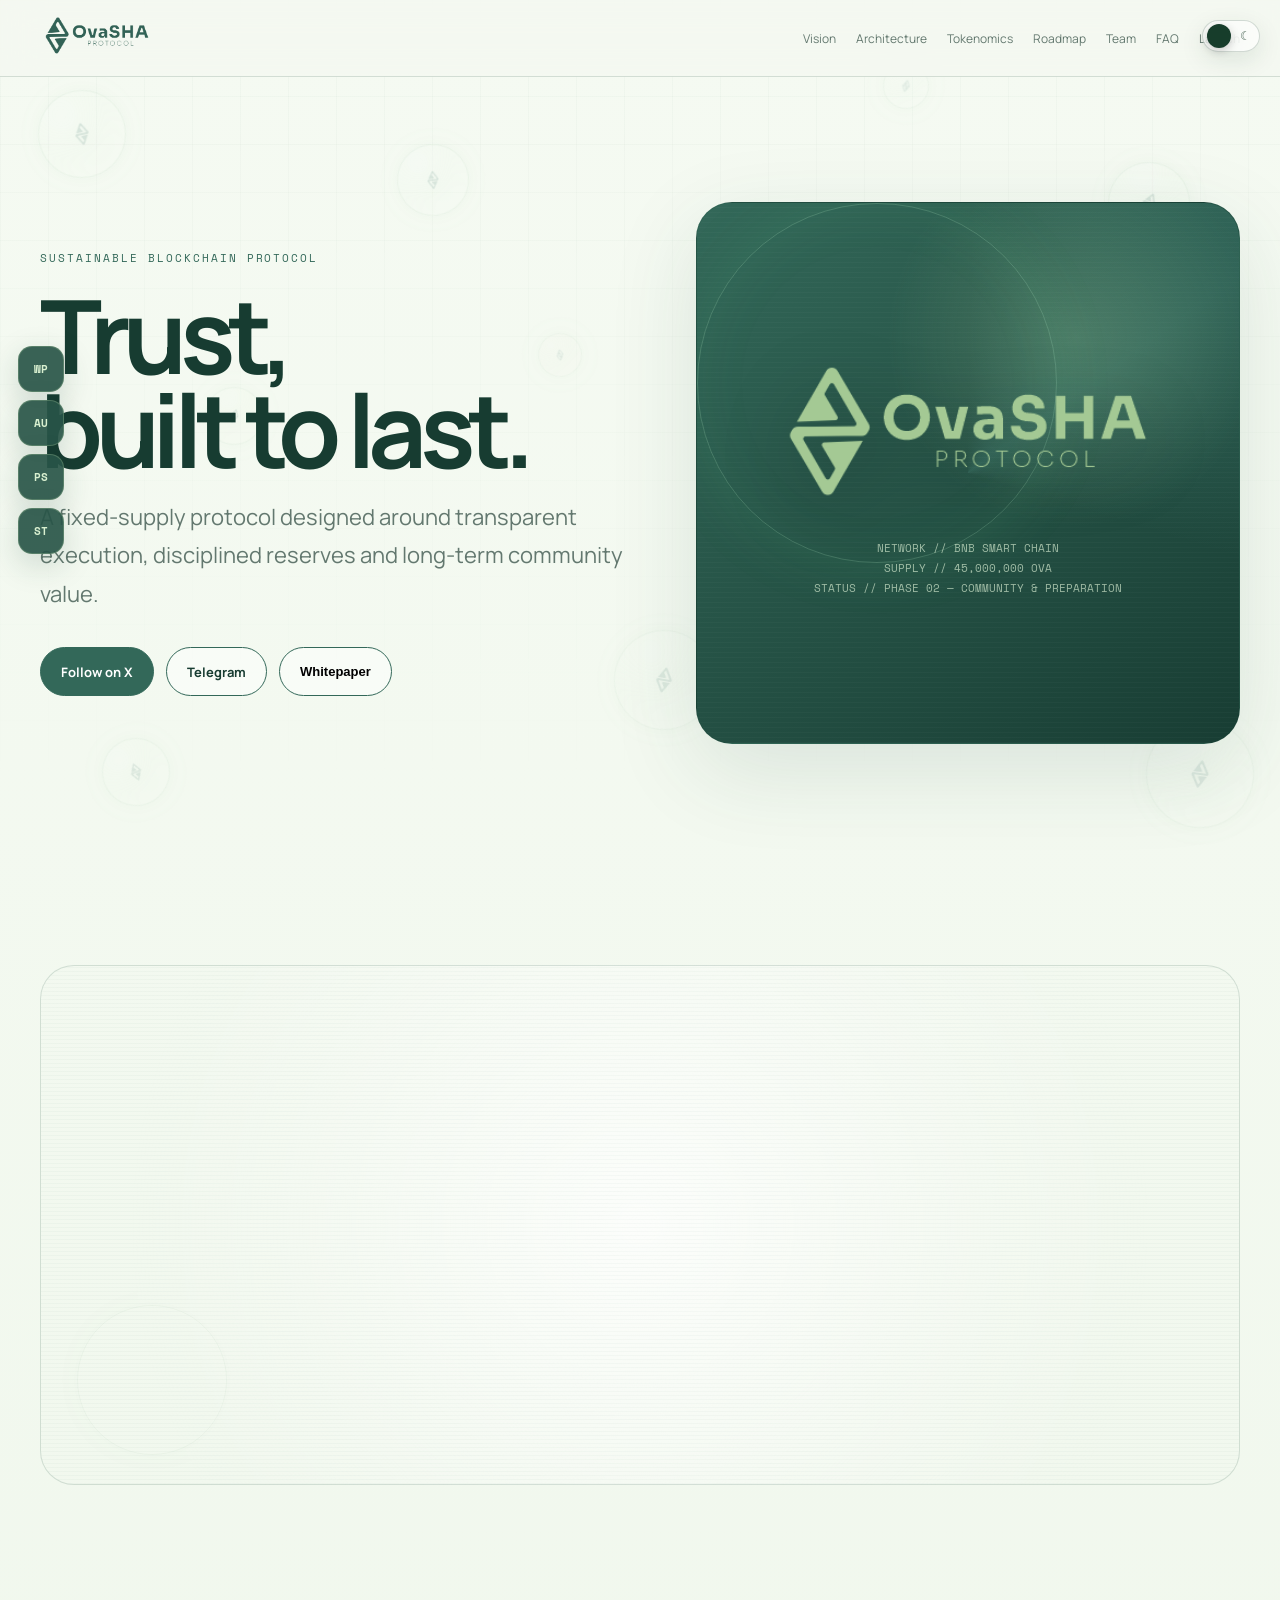
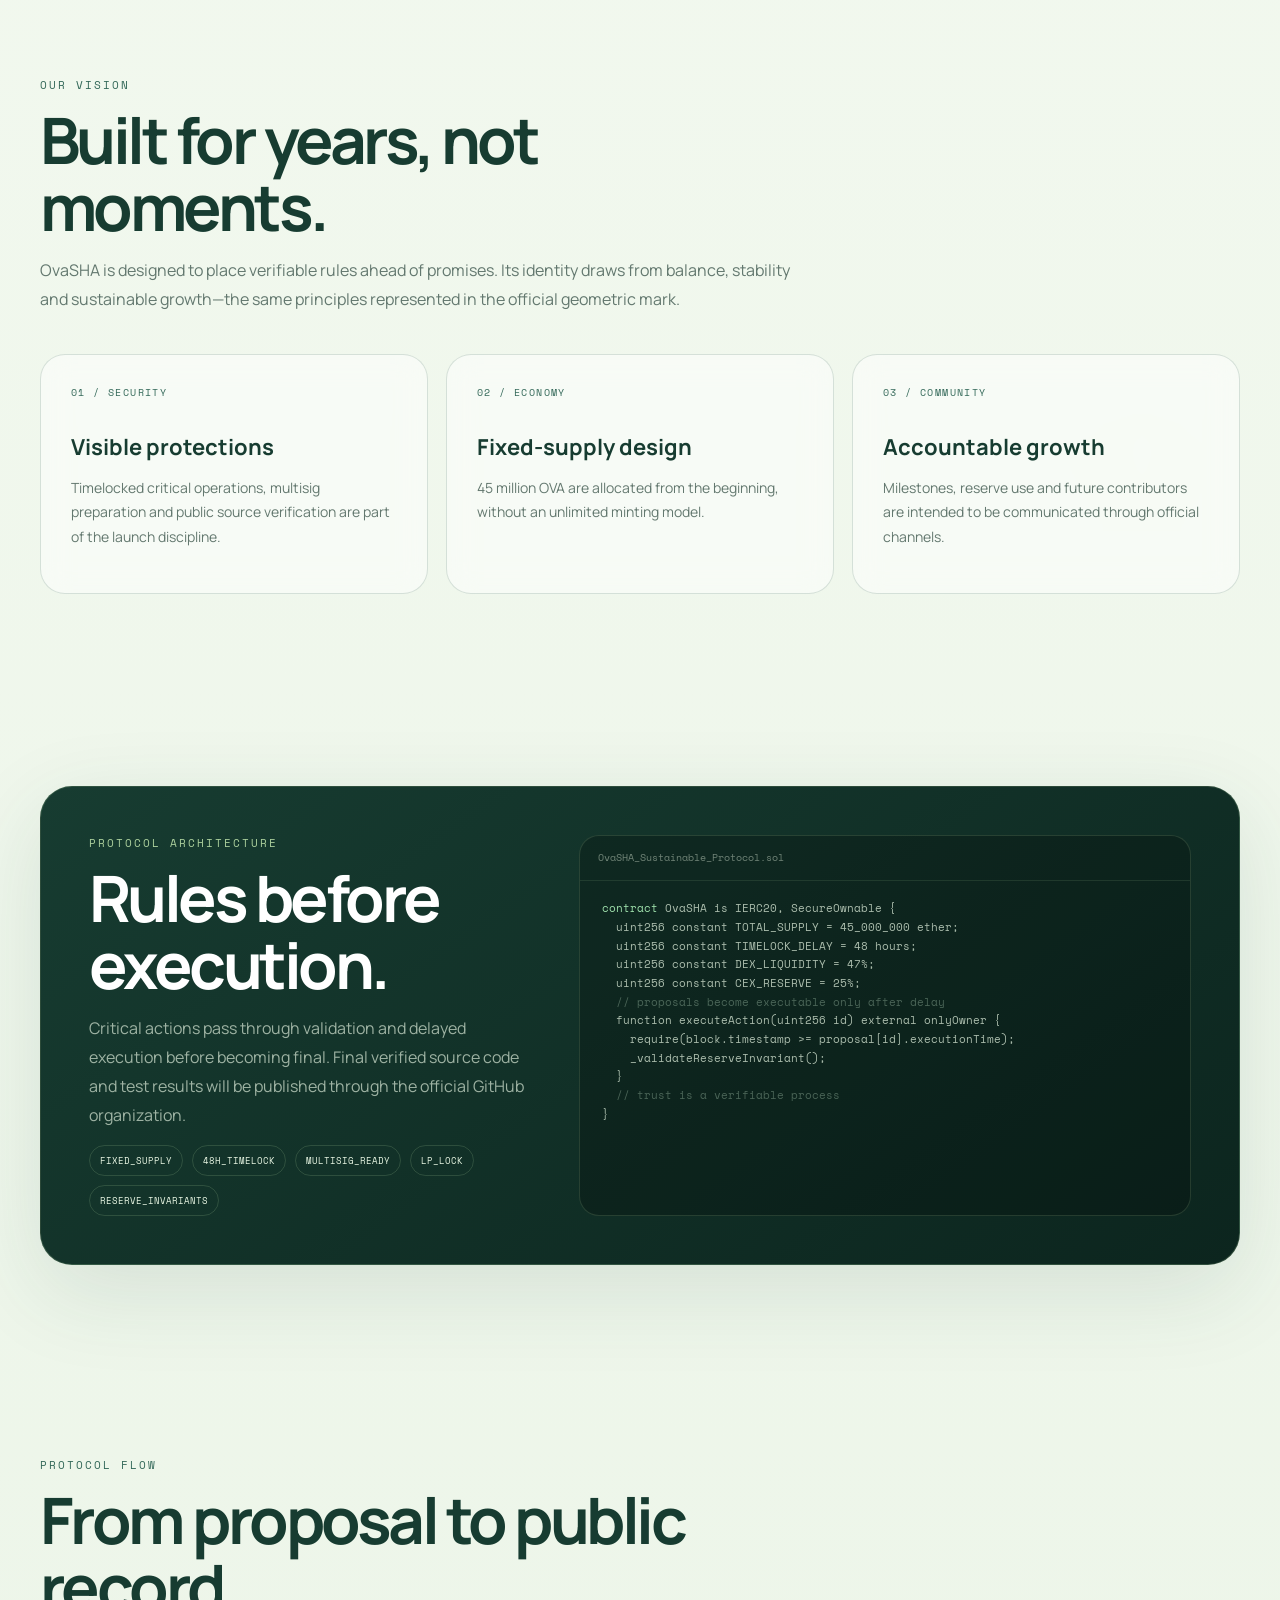
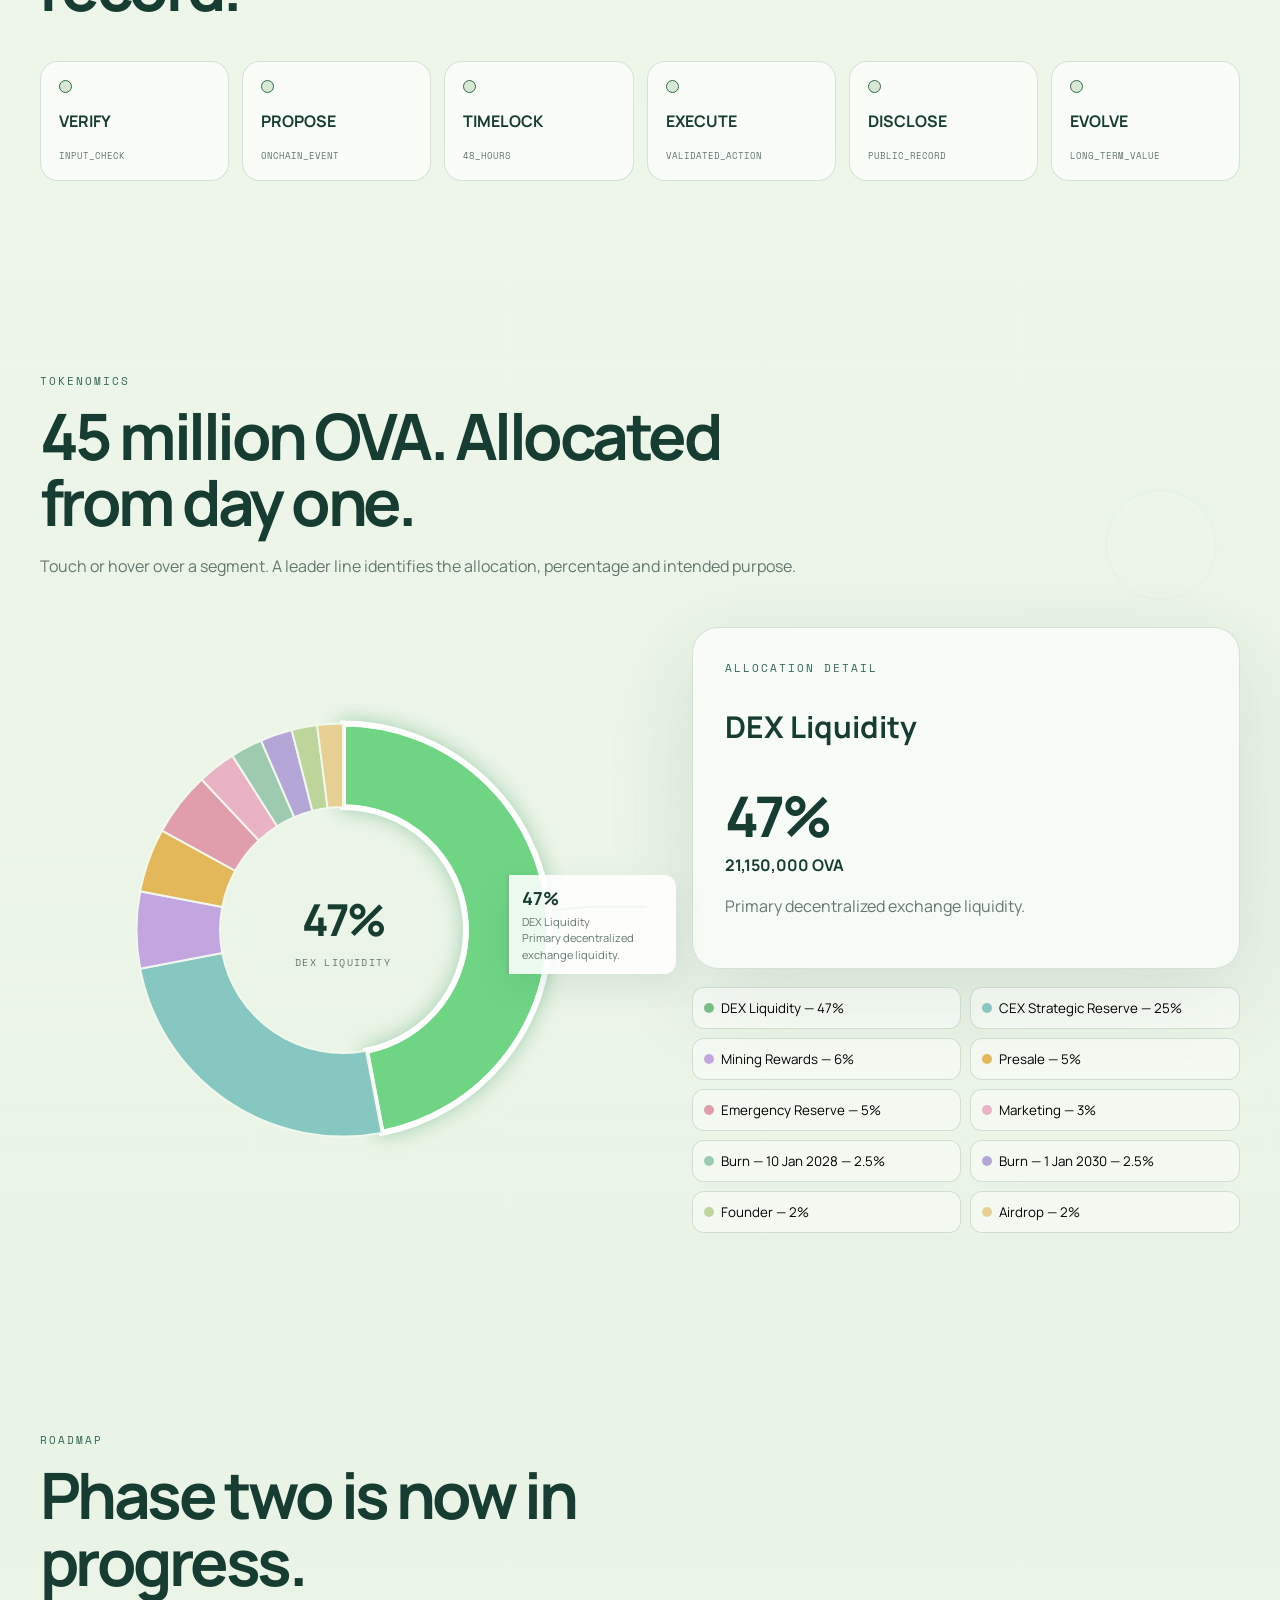
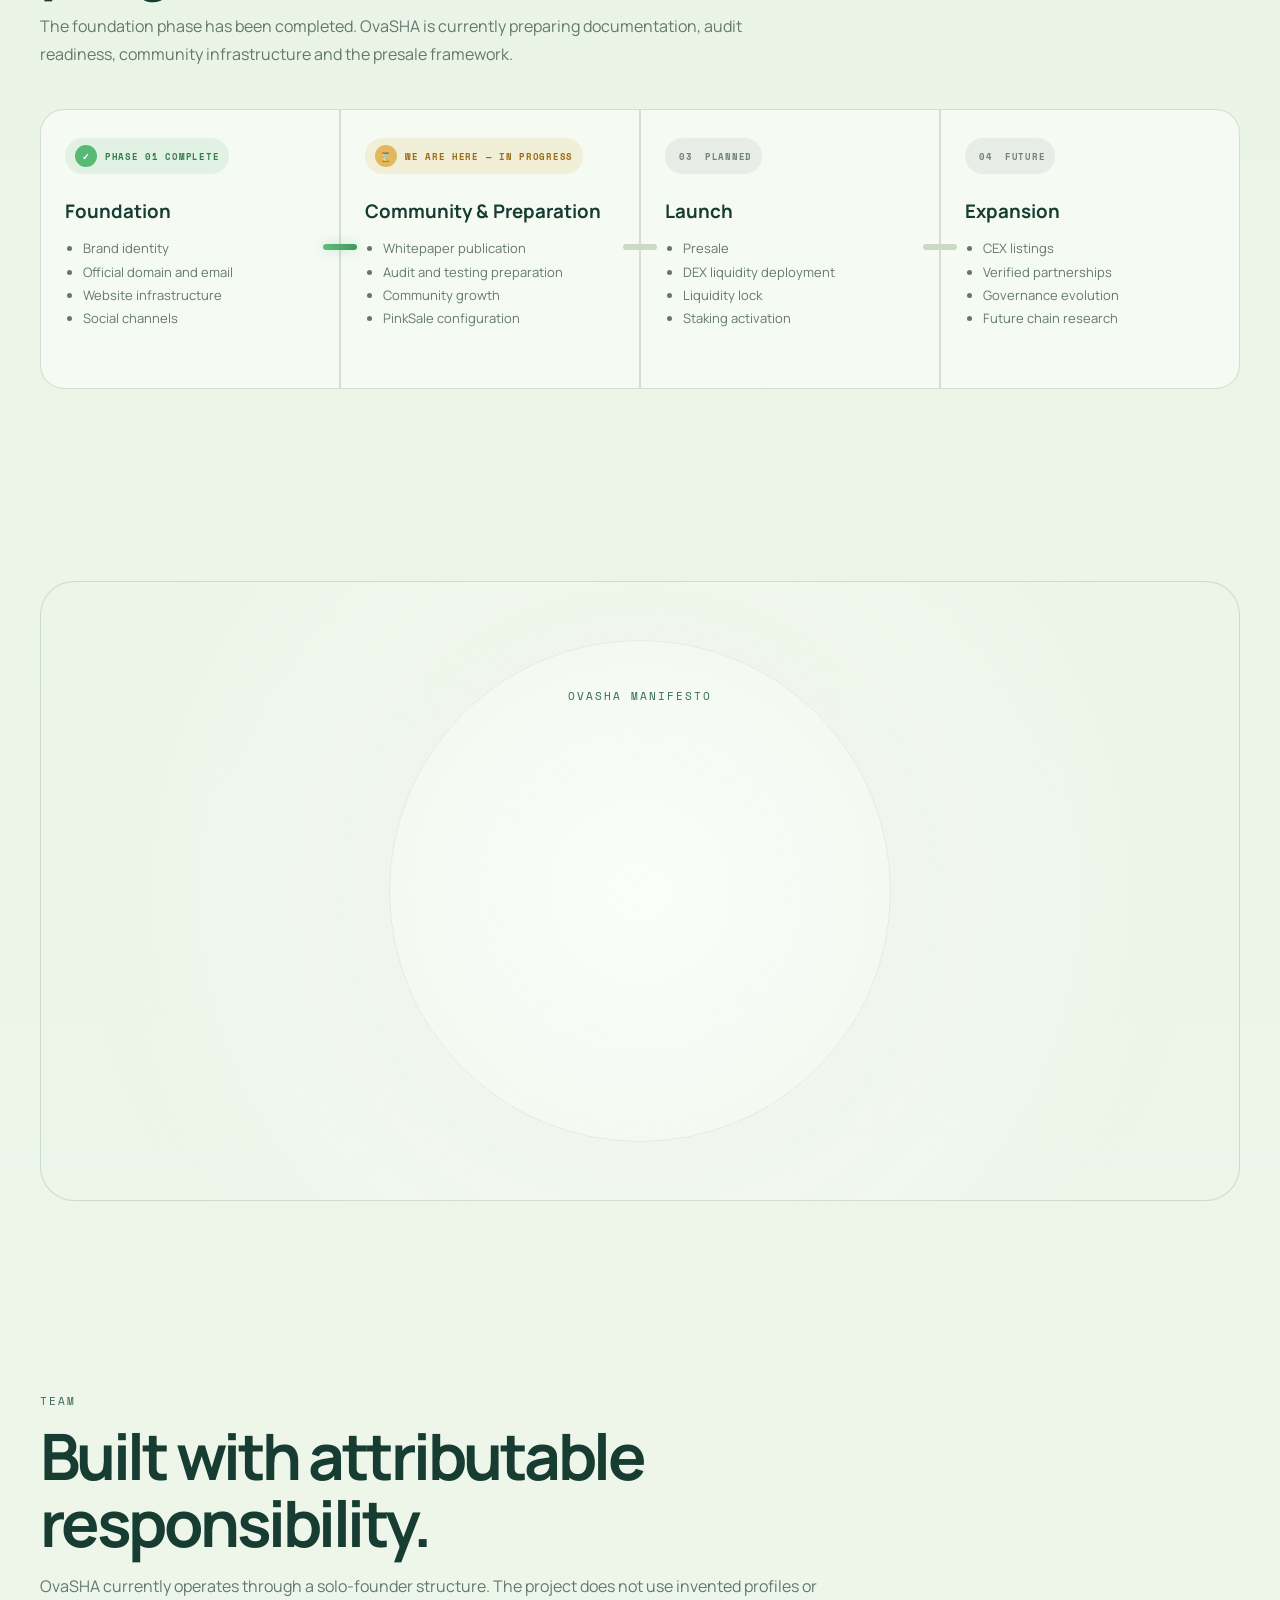
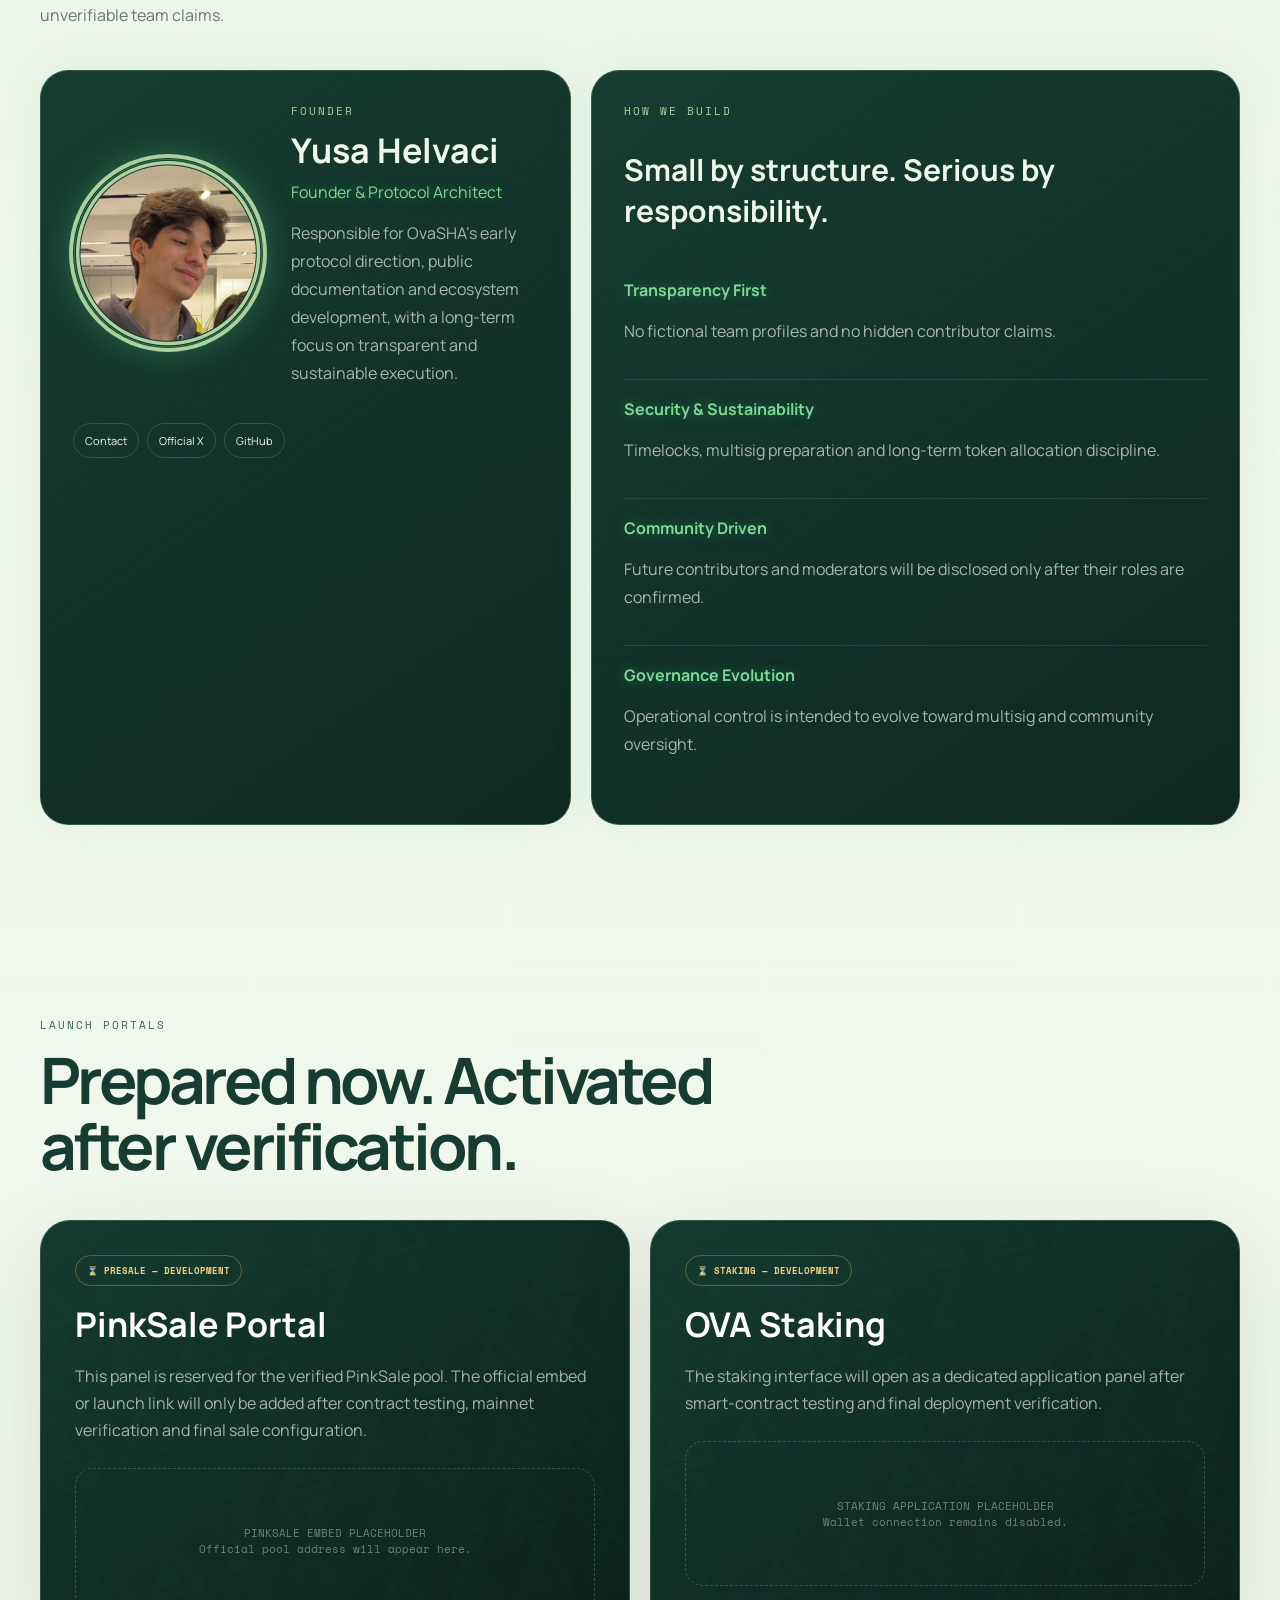
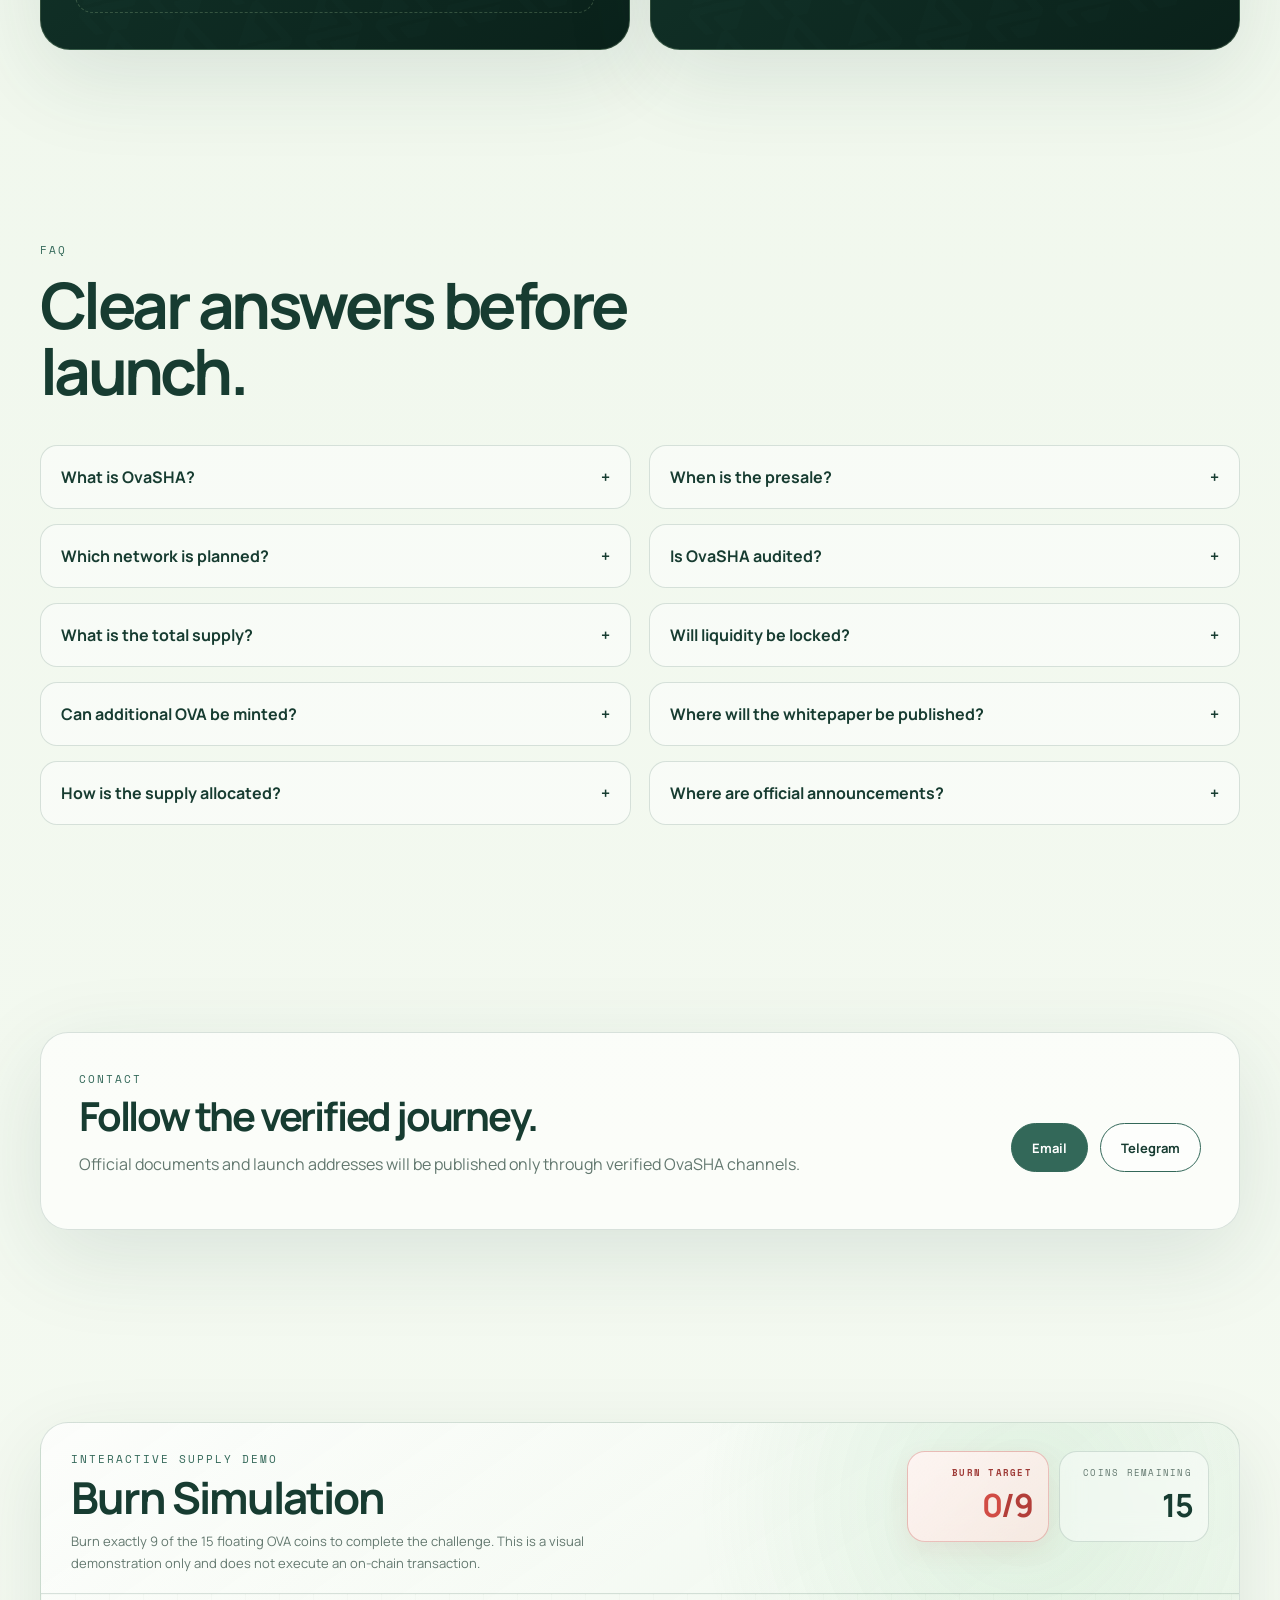
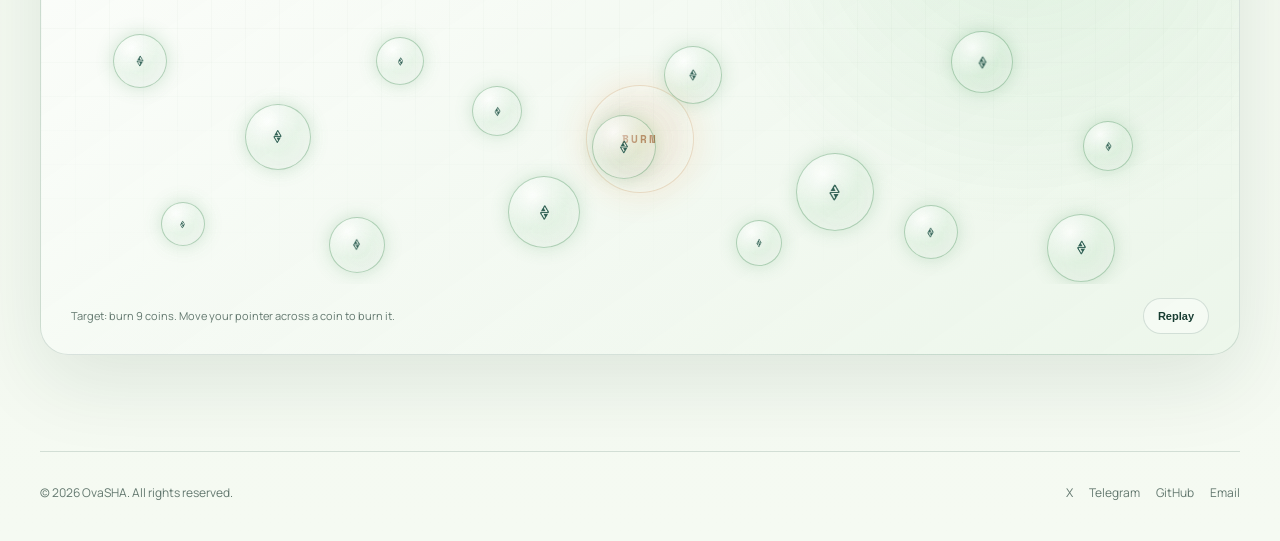
==== ovasha-web-main/index.html @ 5743dd1b "Fixed Dark Mode" ====
<!doctype html>
<html lang="en">
<head>
<meta charset="utf-8">
<meta name="viewport" content="width=device-width,initial-scale=1">
<meta name="description" content="OvaSHA is a sustainable blockchain protocol focused on transparent execution, fixed supply and long-term community value.">
<meta name="theme-color" content="#336859">
<meta property="og:title" content="OvaSHA Protocol">
<meta property="og:description" content="Trust, built to last.">
<meta property="og:type" content="website">
<meta property="og:url" content="https://ovasha.com">
<meta property="og:image" content="https://ovasha.com/assets/og-banner.jpg">
<link rel="icon" href="/assets/favicon.png">
<title>OvaSHA Protocol — Trust, built to last.</title>
<link rel="preconnect" href="https://fonts.googleapis.com">
<link rel="preconnect" href="https://fonts.gstatic.com" crossorigin>
<link href="https://fonts.googleapis.com/css2?family=Manrope:wght@400;500;600;700&family=Space+Mono:wght@400;700&display=swap" rel="stylesheet">
<style>
:root{
 --forest:#336859;--forest-2:#285548;--mint:#acd09d;--mint-2:#cfe5c6;--paper:#f4f8f1;
 --ink:#173c31;--muted:#63786f;--line:rgba(31,82,67,.16);--amber:#e3b85b;
 --cyan:#78d8ce;--violet:#c7a7e8;--rose:#e7a8b9;--shadow:0 26px 90px rgba(30,75,62,.12)
}
*{box-sizing:border-box}html{scroll-behavior:smooth}body{margin:0;font-family:Manrope,system-ui,sans-serif;color:var(--ink);background:linear-gradient(180deg,#f5faf2,#eaf4e6 45%,#f5faf2);overflow-x:hidden}
body:before{content:"";position:fixed;inset:0;z-index:-5;background-image:linear-gradient(rgba(51,104,89,.03) 1px,transparent 1px),linear-gradient(90deg,rgba(51,104,89,.03) 1px,transparent 1px);background-size:48px 48px;mask-image:linear-gradient(black,transparent 90%)}
a{color:inherit}.shell{width:min(1200px,calc(100% - 40px));margin:auto}.mono{font-family:"Space Mono",monospace}.scrollbar{position:fixed;left:0;top:0;height:2px;width:0;background:linear-gradient(90deg,var(--mint),var(--cyan),var(--violet),var(--amber));box-shadow:0 0 14px rgba(102,203,151,.8);z-index:100}
header{position:sticky;top:0;z-index:50;background:rgba(244,248,241,.82);backdrop-filter:blur(18px);border-bottom:1px solid var(--line)}.nav{height:76px;display:flex;align-items:center;justify-content:space-between}.brand img{height:48px;max-width:225px;object-fit:contain}.navlinks{display:flex;gap:20px;align-items:center}.navlinks a{text-decoration:none;font-size:12px;color:var(--muted)}.navlinks a:hover{color:var(--forest)}.menu-btn{display:none;border:1px solid var(--line);background:rgba(255,255,255,.6);border-radius:12px;padding:9px 12px;color:var(--forest)}
.quickdock{position:fixed;left:18px;top:50%;transform:translateY(-50%);z-index:45;display:flex;flex-direction:column;gap:8px}.dockbtn{width:46px;height:46px;border-radius:14px;border:1px solid rgba(172,208,157,.28);background:rgba(41,85,72,.92);color:#d9f0d0;display:grid;place-items:center;cursor:pointer;box-shadow:0 10px 32px rgba(29,69,58,.18);font:700 11px "Space Mono"}.dockbtn:hover{background:#3a7965;box-shadow:0 0 20px rgba(121,220,159,.28)}
.hero{min-height:88vh;display:grid;grid-template-columns:1.05fr .95fr;align-items:center;gap:54px;padding:105px 0}.eyebrow{font:400 11px "Space Mono";letter-spacing:.18em;text-transform:uppercase;color:var(--forest)}h1{font-size:clamp(58px,8vw,108px);letter-spacing:-.072em;line-height:.92;margin:22px 0}.lead{max-width:700px;color:var(--muted);font-size:clamp(17px,2vw,22px);line-height:1.75}.actions{display:flex;gap:12px;flex-wrap:wrap;margin-top:34px}.btn{display:inline-flex;align-items:center;justify-content:center;min-height:49px;padding:0 20px;border-radius:999px;text-decoration:none;border:1px solid var(--forest);font-weight:700;font-size:13px;transition:.25s}.btn.primary{background:var(--forest);color:white}.btn.secondary{background:rgba(255,255,255,.45)}.btn:hover{transform:translateY(-3px);box-shadow:0 14px 36px rgba(35,89,72,.14)}
.hero-banner{position:relative;min-height:540px;border-radius:36px;overflow:hidden;border:1px solid var(--line);background:linear-gradient(145deg,var(--forest),#183d33);box-shadow:var(--shadow)}.hero-banner:before{content:"";position:absolute;inset:0;background:radial-gradient(circle at 70% 25%,rgba(172,208,157,.24),transparent 34%),repeating-linear-gradient(0deg,rgba(255,255,255,.025) 0 1px,transparent 1px 5px)}.hero-banner:after{content:"";position:absolute;inset:-50%;background:conic-gradient(from 0deg,transparent,rgba(120,216,206,.12),transparent 30%);animation:spin 16s linear infinite}@keyframes spin{to{transform:rotate(360deg)}}.banner-inner{position:relative;z-index:2;height:100%;min-height:540px;display:flex;flex-direction:column;align-items:center;justify-content:center;padding:46px;text-align:center}.banner-inner img{width:min(88%,560px);filter:drop-shadow(0 20px 38px rgba(0,0,0,.22))}.banner-code{margin-top:24px;color:rgba(225,244,216,.65);font:400 11px/1.8 "Space Mono"}.neon-ring{position:absolute;width:360px;height:360px;border:1px solid rgba(173,236,192,.22);border-radius:50%;box-shadow:0 0 60px rgba(95,210,143,.12),inset 0 0 60px rgba(95,210,143,.05);animation:pulse 4.5s ease-in-out infinite}@keyframes pulse{50%{transform:scale(1.06);opacity:.65}}
section{padding:96px 0;position:relative}.section-head{max-width:780px;margin-bottom:40px}h2{font-size:clamp(36px,5.2vw,64px);line-height:1.04;letter-spacing:-.055em;margin:14px 0}.section-head p{color:var(--muted);line-height:1.8}.reveal{opacity:1;transform:none;transition:.8s}.js .reveal{opacity:0;transform:translateY(30px)}.js .reveal.show{opacity:1;transform:none}
.signal{min-height:76vh;display:grid;place-items:center}.signal-box{width:100%;min-height:520px;border-radius:34px;border:1px solid var(--line);display:grid;place-items:center;position:relative;overflow:hidden;background:radial-gradient(circle,rgba(255,255,255,.75),rgba(255,255,255,.22) 50%,transparent 78%)}.signal-box:before{content:"";position:absolute;inset:0;background:repeating-linear-gradient(0deg,rgba(50,110,90,.03) 0 1px,transparent 1px 4px)}.signal-word{position:relative;font-size:clamp(42px,8vw,112px);font-weight:700;letter-spacing:-.065em;text-align:center}.signal-word.glitch{text-shadow:3px 0 rgba(120,216,206,.55),-3px 0 rgba(199,167,232,.5);animation:glitch .28s steps(2)}@keyframes glitch{30%{transform:translate(-3px,1px)}60%{transform:translate(3px,-1px)}100%{transform:none}}.caret{display:inline-block;width:.07em;height:.8em;background:currentColor;margin-left:.08em;animation:blink .8s steps(1) infinite}@keyframes blink{50%{opacity:0}}
.cards3{display:grid;grid-template-columns:repeat(3,1fr);gap:18px}.card{position:relative;padding:30px;border:1px solid var(--line);border-radius:25px;background:rgba(255,255,255,.48);backdrop-filter:blur(14px);transition:.25s;overflow:hidden}.card:before{content:"";position:absolute;inset:-1px;background:radial-gradient(220px circle at var(--mx,50%) var(--my,50%),rgba(116,216,157,.18),transparent 45%);opacity:0;transition:.25s;pointer-events:none}.card:hover{transform:translateY(-6px);box-shadow:var(--shadow)}.card:hover:before{opacity:1}.card h3{font-size:22px;margin:32px 0 10px}.card p{color:var(--muted);line-height:1.75;font-size:14px}.num{font:400 10px "Space Mono";letter-spacing:.14em;color:var(--forest)}
.arch{border-radius:32px;background:linear-gradient(145deg,#173c31,#0c251e);color:#e8f6e3;overflow:hidden;border:1px solid rgba(172,208,157,.2);box-shadow:var(--shadow)}.arch-grid{display:grid;grid-template-columns:.85fr 1.15fr;gap:38px;padding:48px}.arch p{color:rgba(232,246,227,.65);line-height:1.8}.chips{display:flex;gap:9px;flex-wrap:wrap}.chips span{border:1px solid rgba(172,208,157,.18);border-radius:999px;padding:8px 10px;font:400 9px "Space Mono"}.codewin{border:1px solid rgba(172,208,157,.17);border-radius:20px;background:rgba(0,0,0,.22);overflow:hidden;min-height:350px;position:relative}.codehead{height:45px;border-bottom:1px solid rgba(172,208,157,.12);padding:14px 18px;font:400 10px "Space Mono";color:rgba(232,246,227,.45)}.codetrack{padding:18px 22px;animation:floatcode 13s ease-in-out infinite alternate}@keyframes floatcode{to{transform:translateY(-55px)}}.coderow{font:400 11px/1.7 "Space Mono";color:rgba(232,246,227,.72);white-space:pre-wrap}.kw{color:#9fe1ac}.com{color:rgba(194,225,199,.34)}.code-scan{position:absolute;left:0;right:0;height:22%;top:-30%;background:linear-gradient(transparent,rgba(120,216,206,.07),transparent);animation:scan 5.5s linear infinite}@keyframes scan{to{transform:translateY(650%)}}
.flow{display:grid;grid-template-columns:repeat(6,1fr);gap:13px;position:relative}.flow:before{content:"";position:absolute;left:5%;right:5%;top:50%;height:3px;background:linear-gradient(90deg,var(--mint),var(--forest));transform-origin:left;transform:scaleX(var(--flow,0));transition:.2s}.node{position:relative;z-index:2;padding:18px;border:1px solid var(--line);border-radius:18px;background:#f9fcf7;min-height:120px;display:flex;flex-direction:column;justify-content:space-between}.node i{width:13px;height:13px;border-radius:50%;background:#d8e8d2;border:1px solid var(--forest)}.node.active{transform:translateY(-7px);box-shadow:0 0 26px rgba(85,197,131,.18)}.node.active i{background:#72cc8d;box-shadow:0 0 16px rgba(85,197,131,.65)}.node span{font:400 9px "Space Mono";color:var(--muted)}
.token-wrap{display:grid;grid-template-columns:1.05fr .95fr;gap:46px;align-items:center}.chartbox{position:relative;min-height:620px;display:grid;place-items:center}.chartbox svg{width:min(100%,590px);overflow:visible}.slice{cursor:pointer;stroke:#f1f8ed;stroke-width:2;transition:.25s;outline:none}.slice.active,.slice:hover{stroke:white;stroke-width:6;filter:saturate(1.3) brightness(1.08) drop-shadow(0 0 10px rgba(69,157,104,.45))}.chartcenter{position:absolute;text-align:center;pointer-events:none}.chartcenter strong{display:block;font-size:44px;letter-spacing:-.06em}.chartcenter span{font:400 10px "Space Mono";letter-spacing:.14em;color:var(--muted)}.callouts{position:absolute;inset:0;pointer-events:none}.callout-label{position:absolute;min-width:170px;max-width:230px;padding:11px 13px;border-left:3px solid var(--c);background:rgba(255,255,255,.88);border-radius:0 12px 12px 0;box-shadow:0 12px 32px rgba(42,86,72,.10);opacity:0;transform:translateY(5px);transition:.25s}.callout-label.show{opacity:1;transform:none}.callout-label b{display:block;font-size:18px}.callout-label small{display:block;color:var(--muted);font-size:11px;line-height:1.5;margin-top:4px}.detail{padding:32px;border:1px solid var(--line);border-radius:26px;background:rgba(255,255,255,.62);box-shadow:var(--shadow)}.detail .pct{font-size:56px;font-weight:700;letter-spacing:-.065em}.detail p{color:var(--muted);line-height:1.75}.legend{display:grid;grid-template-columns:1fr 1fr;gap:9px;margin-top:18px}.legend button{border:1px solid var(--line);border-radius:12px;background:rgba(255,255,255,.45);padding:11px;text-align:left;font-family:inherit;cursor:pointer}.legend i{display:inline-block;width:10px;height:10px;border-radius:50%;margin-right:7px}
.roadmap{display:grid;grid-template-columns:repeat(4,1fr);gap:0;align-items:stretch}.phase{position:relative;padding:28px 24px;border:1px solid var(--line);background:rgba(255,255,255,.5);min-height:280px}.phase:first-child{border-radius:24px 0 0 24px}.phase:last-child{border-radius:0 24px 24px 0}.phase:not(:last-child):after{content:"";position:absolute;right:-1px;top:48%;width:34px;height:6px;background:#cbd9c7;z-index:3;transform:translateX(50%);border-radius:999px}.phase.done:not(:last-child):after{background:linear-gradient(90deg,#62bd7c,#3f9660);box-shadow:0 0 12px rgba(78,181,112,.32)}.status{display:inline-flex;align-items:center;gap:8px;border-radius:999px;padding:7px 10px;font:700 9px "Space Mono";letter-spacing:.08em}.done .status{background:rgba(91,187,122,.13);color:#367b4e}.activephase .status{background:rgba(227,184,91,.18);color:#9a6c12}.future .status{background:rgba(95,116,106,.09);color:#718078}.statusicon{width:22px;height:22px;border-radius:50%;display:grid;place-items:center}.done .statusicon{background:#58b975;color:white}.activephase .statusicon{background:#e3b85b;color:#4c3a16;animation:hourglass 2.2s ease-in-out infinite}@keyframes hourglass{50%{transform:rotate(180deg)}}.phase h3{margin:24px 0 12px}.phase ul{padding-left:18px;color:var(--muted);line-height:1.8;font-size:13px}
.manifesto{min-height:85vh;display:grid;place-items:center}.manifesto-stage{width:100%;min-height:620px;border:1px solid var(--line);border-radius:34px;display:grid;place-items:center;text-align:center;position:relative;overflow:hidden;background:radial-gradient(circle,rgba(255,255,255,.78),rgba(255,255,255,.25) 55%,transparent 82%)}.manifesto-stage:before{content:"";position:absolute;width:500px;height:500px;border:1px solid rgba(51,104,89,.09);border-radius:50%;box-shadow:0 0 0 60px rgba(172,208,157,.04),0 0 0 120px rgba(172,208,157,.02)}.manifesto-line{position:relative;z-index:2;font-size:clamp(40px,6.8vw,92px);font-weight:700;letter-spacing:-.06em;min-height:2.3em;display:flex;align-items:center;justify-content:center;flex-wrap:wrap}.mkey{color:#4b9c61;text-shadow:0 0 28px rgba(85,197,131,.16)}.msign{font:400 11px "Space Mono";color:var(--muted);opacity:0;transition:.6s}.msign.show{opacity:1}.mpulse{box-shadow:inset 0 0 90px rgba(104,201,136,.08),0 25px 90px rgba(40,90,72,.10)}
.team{display:grid;grid-template-columns:.9fr 1.1fr;gap:20px}.founder,.principles{border:1px solid rgba(172,208,157,.24);border-radius:28px;background:linear-gradient(145deg,#173c31,#0e2921);color:#eef8ea;padding:32px;box-shadow:0 0 40px rgba(77,190,119,.10)}.founder-top{display:grid;grid-template-columns:190px 1fr;gap:28px;align-items:center}.avatar{width:190px;height:190px;border-radius:50%;object-fit:cover;box-shadow:0 0 0 4px var(--mint),0 0 34px rgba(92,207,133,.42)}.founder h3{font-size:34px;margin:8px 0}.founder p,.principles p{color:rgba(238,248,234,.68);line-height:1.75}.founderlinks{display:flex;gap:8px;flex-wrap:wrap;margin-top:20px}.founderlinks a{font-size:11px;text-decoration:none;border:1px solid rgba(172,208,157,.2);padding:9px 11px;border-radius:999px}.principle{padding:18px 0;border-bottom:1px solid rgba(172,208,157,.13)}.principle:last-child{border:0}.principle b{display:block;margin-bottom:5px}.neon{color:#7dd993;text-shadow:0 0 14px rgba(85,207,129,.40)}
.faq{column-count:2;column-gap:18px}.faq details{break-inside:avoid;display:inline-block;width:100%;margin:0 0 15px;padding:20px;border:1px solid var(--line);border-radius:17px;background:rgba(255,255,255,.48)}.faq summary{list-style:none;cursor:pointer;font-weight:700;padding-right:28px;position:relative}.faq summary:after{content:"+";position:absolute;right:0}.faq details[open] summary:after{content:"−"}.faq p,.faq ul{color:var(--muted);line-height:1.75;font-size:14px}
.portal-grid{display:grid;grid-template-columns:1fr 1fr;gap:20px}.portal{position:relative;min-height:430px;border-radius:30px;overflow:hidden;border:1px solid rgba(172,208,157,.24);background:linear-gradient(145deg,#153a2f,#0a211a);color:white;padding:34px;box-shadow:var(--shadow)}.portal:before{content:"";position:absolute;inset:0;background-image:url('/assets/ovasha-icon.png');background-size:72px 72px;opacity:.035;transform:rotate(-12deg);animation:engrave 18s linear infinite}@keyframes engrave{to{background-position:250px 160px}}.portal>*{position:relative;z-index:2}.portal h3{font-size:34px;margin:15px 0}.portal p{color:rgba(255,255,255,.63);line-height:1.7}.devbadge{display:inline-flex;gap:8px;align-items:center;border:1px solid rgba(227,184,91,.35);color:#f1cf83;border-radius:999px;padding:8px 11px;font:700 9px "Space Mono"}.embedzone{margin-top:24px;border:1px dashed rgba(172,208,157,.25);border-radius:18px;min-height:145px;display:grid;place-items:center;text-align:center;color:rgba(255,255,255,.4);font:400 11px "Space Mono";padding:20px}
.contact{display:flex;justify-content:space-between;align-items:center;gap:24px;padding:38px;border-radius:28px;border:1px solid var(--line);background:rgba(255,255,255,.62);box-shadow:var(--shadow)}footer{padding:32px 0 40px;border-top:1px solid var(--line);display:flex;justify-content:space-between;color:var(--muted);font-size:12px}.socials{display:flex;gap:16px}.socials a{text-decoration:none}
.drawer{position:fixed;left:78px;top:50%;transform:translateY(-50%) translateX(-20px);width:min(390px,calc(100vw - 100px));z-index:60;background:rgba(19,55,45,.96);color:white;border:1px solid rgba(172,208,157,.22);border-radius:24px;padding:24px;opacity:0;pointer-events:none;transition:.28s;box-shadow:0 26px 90px rgba(0,0,0,.28)}.drawer.open{opacity:1;pointer-events:auto;transform:translateY(-50%) translateX(0)}.drawer h3{font-size:26px;margin:12px 0}.drawer p{color:rgba(255,255,255,.62);line-height:1.7}.close{position:absolute;right:14px;top:14px;border:0;background:transparent;color:white;font-size:24px;cursor:pointer}
@media(max-width:1000px){.navlinks{display:none}.menu-btn{display:block}.quickdock{display:none}.hero,.token-wrap,.arch-grid,.team{grid-template-columns:1fr}.cards3{grid-template-columns:1fr 1fr}.flow{grid-template-columns:1fr 1fr}.flow:before{display:none}.roadmap{grid-template-columns:1fr 1fr;gap:14px}.phase,.phase:first-child,.phase:last-child{border-radius:22px}.phase:after{display:none}.portal-grid{grid-template-columns:1fr}.founder-top{grid-template-columns:160px 1fr}.avatar{width:160px;height:160px}}
@media(max-width:680px){.shell{width:min(100% - 24px,1200px)}section{padding:70px 0}.hero{padding-top:70px}.cards3,.roadmap,.flow{grid-template-columns:1fr}.legend{grid-template-columns:1fr}.faq{column-count:1}.founder-top{grid-template-columns:1fr}.avatar{width:150px;height:150px}.contact,footer{flex-direction:column;align-items:flex-start}.hero-banner,.banner-inner{min-height:430px}.chartbox{min-height:500px}.callout-label{min-width:135px;max-width:160px;font-size:11px}.brand img{height:40px;max-width:180px}}

    /* ===== OvaSHA theme toggle & floating coins v2 ===== */
    html {
      transition: background-color .28s ease, color .28s ease;
    }

    html[data-theme="dark"] {
      --bg:#07120e;
      --bg-soft:#0b1a14;
      --surface:rgba(13,31,23,.74);
      --surface-strong:rgba(16,38,29,.88);
      --ink:#eef8ef;
      --muted:#abc0b1;
      --line:rgba(163,213,174,.18);
      --accent:#8fd39a;
      --accent-dark:#b7e4bf;
      --white:#f7fff8;
      --shadow:0 28px 90px rgba(0,0,0,.32);
      color-scheme:dark;
    }

    html[data-theme="dark"] body {
      background:
        radial-gradient(circle at 82% 7%,rgba(79,155,101,.20),transparent 30%),
        radial-gradient(circle at 8% 88%,rgba(66,112,86,.13),transparent 26%),
        linear-gradient(145deg,#07120e,#0b1a14) !important;
      color:var(--ink);
    }

    html[data-theme="dark"] header {
      background:rgba(7,18,14,.86) !important;
      border-bottom-color:rgba(163,213,174,.15) !important;
    }

    /* Our Vision and other light content surfaces */
    html[data-theme="dark"] #vision,
    html[data-theme="dark"] #vision .section-head,
    html[data-theme="dark"] #vision .card,
    html[data-theme="dark"] #vision .vision-card,
    html[data-theme="dark"] #vision [class*="card"],
    html[data-theme="dark"] #vision [class*="panel"] {
      color:var(--ink) !important;
    }

    html[data-theme="dark"] #vision .card,
    html[data-theme="dark"] #vision .vision-card,
    html[data-theme="dark"] #vision [class*="card"],
    html[data-theme="dark"] #vision [class*="panel"] {
      background:linear-gradient(145deg,rgba(13,31,23,.92),rgba(18,43,32,.82)) !important;
      border-color:rgba(163,213,174,.16) !important;
      box-shadow:0 22px 60px rgba(0,0,0,.22) !important;
    }

    html[data-theme="dark"] #vision p,
    html[data-theme="dark"] #vision .lead,
    html[data-theme="dark"] #vision .section-head p {
      color:#b6c9bb !important;
    }

    /* Flow / protocol flow dark treatment */
    html[data-theme="dark"] #flow,
    html[data-theme="dark"] #flow .flow-wrap,
    html[data-theme="dark"] #flow .flow-node,
    html[data-theme="dark"] [id*="flow"] .flow-wrap,
    html[data-theme="dark"] [id*="flow"] .flow-node {
      color:var(--ink) !important;
    }

    html[data-theme="dark"] #flow .flow-wrap,
    html[data-theme="dark"] [id*="flow"] .flow-wrap {
      background:linear-gradient(145deg,rgba(8,24,17,.94),rgba(14,38,27,.86)) !important;
      border-color:rgba(163,213,174,.16) !important;
      box-shadow:0 28px 78px rgba(0,0,0,.25) !important;
    }

    html[data-theme="dark"] #flow .flow-node,
    html[data-theme="dark"] [id*="flow"] .flow-node {
      background:linear-gradient(145deg,rgba(16,40,29,.96),rgba(10,29,21,.94)) !important;
      border-color:rgba(163,213,174,.18) !important;
      color:#eef8ef !important;
      box-shadow:inset 0 1px 0 rgba(255,255,255,.025) !important;
    }

    html[data-theme="dark"] #flow .flow-node span,
    html[data-theme="dark"] #flow .flow-node p,
    html[data-theme="dark"] [id*="flow"] .flow-node span,
    html[data-theme="dark"] [id*="flow"] .flow-node p {
      color:#a9bcae !important;
    }

    html[data-theme="dark"] #flow .flow-node.active,
    html[data-theme="dark"] [id*="flow"] .flow-node.active {
      border-color:rgba(143,211,154,.42) !important;
      box-shadow:0 18px 42px rgba(0,0,0,.22),0 0 24px rgba(143,211,154,.08) !important;
    }

    /* Generic white boxes in dark theme */
    html[data-theme="dark"] .card,
    html[data-theme="dark"] .phase,
    html[data-theme="dark"] details,
    html[data-theme="dark"] .contact-box,
    html[data-theme="dark"] .team-principles,
    html[data-theme="dark"] .founder-card,
    html[data-theme="dark"] .token-detail {
      background:linear-gradient(145deg,rgba(14,34,25,.90),rgba(10,28,20,.84)) !important;
      color:var(--ink) !important;
      border-color:rgba(163,213,174,.16) !important;
    }

    html[data-theme="dark"] .card p,
    html[data-theme="dark"] .phase li,
    html[data-theme="dark"] details p,
    html[data-theme="dark"] details ul,
    html[data-theme="dark"] .contact-box p {
      color:#aebfb2 !important;
    }

    .theme-toggle {
      width:58px;
      height:32px;
      border:1px solid rgba(18,57,37,.18);
      border-radius:999px;
      background:rgba(255,255,255,.62);
      padding:3px;
      display:flex;
      align-items:center;
      cursor:pointer;
      transition:.28s ease;
      box-shadow:0 8px 24px rgba(18,57,37,.10);
      backdrop-filter:blur(12px);
      flex:none;
      position:fixed;
      right:20px;
      top:20px;
      margin:0;
      z-index:100;
    }

    .theme-toggle:hover {
      transform:translateY(-1px);
      box-shadow:0 12px 28px rgba(18,57,37,.14);
    }

    .theme-toggle-track {
      width:100%;
      height:100%;
      position:relative;
      display:flex;
      align-items:center;
      justify-content:space-between;
      padding:0 5px;
      font-size:12px;
      line-height:1;
      color:#496555;
    }

    .theme-toggle-thumb {
      position:absolute;
      top:50%;
      left:1px;
      width:24px;
      height:24px;
      border-radius:50%;
      background:#173d2b;
      transform:translateY(-50%);
      transition:.28s cubic-bezier(.2,.8,.2,1);
      box-shadow:0 3px 10px rgba(0,0,0,.20);
    }

    html[data-theme="dark"] .theme-toggle {
      background:rgba(255,255,255,.055);
      border-color:rgba(163,213,174,.22);
    }

    html[data-theme="dark"] .theme-toggle-track {
      color:#bad0bf;
    }

    html[data-theme="dark"] .theme-toggle-thumb {
      transform:translate(26px,-50%);
      background:#9ed9a8;
      box-shadow:0 0 18px rgba(158,217,168,.34);
    }

    .ovasha-coins {
      position:fixed;
      inset:0;
      pointer-events:none;
      overflow:hidden;
      z-index:-1;
    }

    .ovasha-coin {
      position:absolute;
      width:var(--size);
      height:var(--size);
      border-radius:50%;
      display:grid;
      place-items:center;
      opacity:var(--opacity);
      border:1px solid rgba(79,158,97,.28);
      background:
        radial-gradient(circle at 34% 28%,rgba(255,255,255,.34),rgba(255,255,255,.045) 52%,transparent 74%);
      box-shadow:
        inset 0 0 24px rgba(255,255,255,.08),
        0 0 18px rgba(107,183,119,.20);
      backdrop-filter:blur(1px);
      transform:translate3d(0,var(--shift,0),0) rotate(var(--rot));
      animation:ovashaCoinFloat var(--dur) ease-in-out infinite alternate;
      will-change:transform;
    }

    .ovasha-coin::before {
      content:"";
      width:66%;
      height:66%;
      background:url('/assets/ovasha-floating-coin-v2.png') center/contain no-repeat;
      filter:drop-shadow(0 0 7px rgba(107,183,119,.24));
    }

    html[data-theme="dark"] .ovasha-coin {
      border-color:rgba(143,211,154,.32);
      box-shadow:
        inset 0 0 24px rgba(255,255,255,.04),
        0 0 22px rgba(143,211,154,.24);
      filter:saturate(1.15) brightness(1.08);
    }

    @keyframes ovashaCoinFloat {
      from { transform:translate3d(0,calc(var(--shift) - 8px),0) rotate(var(--rot)); }
      to { transform:translate3d(9px,calc(var(--shift) + 10px),0) rotate(calc(var(--rot) + 7deg)); }
    }

    @media(max-width:900px) {
      .theme-toggle {
        position:fixed;
        right:16px;
        top:16px;
        margin:0;
      }
      .ovasha-coin:nth-child(n+8){display:none}
    }

    @media(prefers-reduced-motion:reduce) {
      .ovasha-coin{animation:none}
      .theme-toggle,.theme-toggle-thumb{transition:none}
    }


    /* ===== Light mode refinement ===== */
    html:not([data-theme="dark"]) .ovasha-coin {
      opacity:calc(var(--opacity) + .045);
      border-color:rgba(54,126,78,.36);
      background:
        radial-gradient(circle at 32% 25%,rgba(255,255,255,.62),rgba(171,218,180,.14) 48%,transparent 76%);
      box-shadow:
        inset 0 0 24px rgba(255,255,255,.22),
        0 0 17px rgba(74,151,92,.24);
      filter:saturate(1.12) contrast(1.02);
    }

    html:not([data-theme="dark"]) .ovasha-coin::before {
      filter:
        saturate(1.2)
        contrast(1.06)
        drop-shadow(0 0 8px rgba(74,151,92,.28));
    }

    .ambient-shape {
      position:absolute;
      pointer-events:none;
      z-index:0;
      opacity:.34;
    }

    .ambient-shape.ring {
      width:150px;
      height:150px;
      border-radius:50%;
      border:1px solid rgba(61,130,81,.13);
      box-shadow:0 0 40px rgba(101,177,115,.06);
    }

    .ambient-shape.diamond {
      width:72px;
      height:72px;
      border:1px solid rgba(61,130,81,.12);
      transform:rotate(45deg);
    }

    .ambient-shape.line {
      width:180px;
      height:1px;
      background:linear-gradient(90deg,transparent,rgba(61,130,81,.18),transparent);
    }

    html[data-theme="dark"] .ambient-shape {
      opacity:.20;
      filter:brightness(1.15);
    }

    /* ===== Burn simulation ===== */
    .burn-sim-section {
      position:relative;
      z-index:1;
    }

    .burn-sim-shell {
      position:relative;
      overflow:hidden;
      border:1px solid var(--line);
      border-radius:28px;
      background:
        radial-gradient(circle at 82% 15%,rgba(102,190,119,.15),transparent 30%),
        linear-gradient(145deg,rgba(255,255,255,.70),rgba(231,244,230,.62));
      box-shadow:0 26px 80px rgba(20,63,36,.10);
      min-height:420px;
    }

    html[data-theme="dark"] .burn-sim-shell {
      background:
        radial-gradient(circle at 82% 15%,rgba(114,210,130,.12),transparent 30%),
        linear-gradient(145deg,rgba(8,24,17,.95),rgba(13,36,25,.92));
      box-shadow:0 28px 90px rgba(0,0,0,.28);
    }

    .burn-sim-head {
      position:relative;
      z-index:3;
      display:flex;
      align-items:flex-start;
      justify-content:space-between;
      gap:24px;
      padding:28px 30px 18px;
      border-bottom:1px solid var(--line);
    }

    .burn-sim-head .eyebrow {
      margin-bottom:8px;
    }

    .burn-sim-title {
      margin:0;
      font-size:clamp(28px,4vw,44px);
      letter-spacing:-.045em;
    }

    .burn-sim-subtitle {
      max-width:580px;
      margin:10px 0 0;
      color:var(--muted);
      line-height:1.7;
      font-size:13px;
    }

    .burn-supply-card {
      flex:none;
      min-width:150px;
      padding:14px 16px;
      border:1px solid var(--line);
      border-radius:18px;
      background:rgba(255,255,255,.45);
      text-align:right;
      backdrop-filter:blur(12px);
    }

    html[data-theme="dark"] .burn-supply-card {
      background:rgba(255,255,255,.04);
    }

    .burn-supply-card span {
      display:block;
      color:var(--muted);
      font:400 9px "Space Mono",monospace;
      letter-spacing:.14em;
      text-transform:uppercase;
    }

    .burn-supply-card strong {
      display:block;
      margin-top:4px;
      font-size:32px;
      letter-spacing:-.05em;
    }

    .burn-field {
      position:relative;
      height:290px;
      overflow:hidden;
      isolation:isolate;
    }

    .burn-field::before {
      content:"";
      position:absolute;
      inset:0;
      background-image:
        linear-gradient(rgba(33,90,53,.035) 1px,transparent 1px),
        linear-gradient(90deg,rgba(33,90,53,.035) 1px,transparent 1px);
      background-size:34px 34px;
      mask-image:linear-gradient(to bottom,rgba(0,0,0,.72),transparent);
      pointer-events:none;
    }

    .burn-zone {
      position:absolute;
      left:50%;
      top:50%;
      width:108px;
      height:108px;
      border-radius:50%;
      transform:translate(-50%,-50%);
      border:1px solid rgba(197,119,50,.24);
      background:
        radial-gradient(circle,rgba(244,166,76,.16),rgba(183,80,31,.07) 48%,transparent 72%);
      box-shadow:
        0 0 34px rgba(221,126,46,.16),
        inset 0 0 28px rgba(237,151,67,.08);
      pointer-events:none;
      animation:burnZonePulse 2.6s ease-in-out infinite;
    }

    .burn-zone::before {
      content:"BURN";
      position:absolute;
      inset:0;
      display:grid;
      place-items:center;
      color:rgba(159,79,31,.70);
      font:700 11px "Space Mono",monospace;
      letter-spacing:.16em;
    }

    html[data-theme="dark"] .burn-zone::before {
      color:rgba(245,175,103,.78);
    }

    @keyframes burnZonePulse {
      0%,100%{transform:translate(-50%,-50%) scale(.96);opacity:.72}
      50%{transform:translate(-50%,-50%) scale(1.04);opacity:1}
    }

    .burn-coin {
      position:absolute;
      width:var(--coin-size);
      height:var(--coin-size);
      border-radius:50%;
      display:grid;
      place-items:center;
      cursor:crosshair;
      border:1px solid rgba(67,140,86,.35);
      background:
        radial-gradient(circle at 34% 26%,rgba(255,255,255,.66),rgba(137,199,149,.14) 48%,rgba(79,142,93,.08) 72%);
      box-shadow:
        inset 0 0 20px rgba(255,255,255,.24),
        0 0 18px rgba(74,151,92,.24);
      animation:
        burnCoinDrift var(--drift-time) ease-in-out infinite alternate,
        burnCoinSpin var(--spin-time) linear infinite;
      transition:
        filter .22s ease,
        box-shadow .22s ease,
        transform .22s ease,
        opacity .35s ease;
      z-index:2;
      user-select:none;
    }

    .burn-coin::before {
      content:"";
      width:64%;
      height:64%;
      background:url('/assets/ovasha-burn-coin-v1.png') center/contain no-repeat;
      filter:drop-shadow(0 0 7px rgba(67,140,86,.24));
      pointer-events:none;
    }

    .burn-coin:hover {
      filter:saturate(1.25) brightness(1.08);
      box-shadow:
        inset 0 0 22px rgba(255,255,255,.32),
        0 0 25px rgba(88,178,107,.38);
      transform:scale(1.08);
    }

    .burn-coin.burning {
      animation:none;
      pointer-events:none;
      filter:
        saturate(1.45)
        brightness(1.22)
        drop-shadow(0 0 16px rgba(243,132,47,.65));
      box-shadow:
        0 0 30px rgba(245,139,54,.55),
        inset 0 0 20px rgba(255,201,118,.36);
      opacity:0;
      transform:scale(.20) rotate(150deg);
    }

    .burn-spark {
      position:absolute;
      width:7px;
      height:7px;
      border-radius:50%;
      background:#f0a254;
      box-shadow:0 0 10px rgba(242,139,56,.72);
      pointer-events:none;
      z-index:4;
      animation:burnSpark .65s ease-out forwards;
    }

    @keyframes burnSpark {
      from{opacity:1;transform:translate(0,0) scale(1)}
      to{opacity:0;transform:translate(var(--sx),var(--sy)) scale(.2)}
    }

    @keyframes burnCoinDrift {
      from{translate:-8px -6px}
      to{translate:10px 8px}
    }

    @keyframes burnCoinSpin {
      from{rotate:0deg}
      to{rotate:360deg}
    }

    .burn-sim-foot {
      position:relative;
      z-index:3;
      display:flex;
      align-items:center;
      justify-content:space-between;
      gap:16px;
      padding:14px 30px 20px;
      color:var(--muted);
      font-size:11px;
    }

    .burn-reset {
      min-height:36px;
      padding:0 14px;
      border:1px solid var(--line);
      border-radius:999px;
      background:rgba(255,255,255,.42);
      color:var(--ink);
      font:600 11px "Sora",sans-serif;
      cursor:pointer;
      transition:.2s ease;
    }

    html[data-theme="dark"] .burn-reset {
      background:rgba(255,255,255,.045);
    }

    .burn-reset:hover {
      transform:translateY(-2px);
      border-color:rgba(72,146,90,.35);
    }

    @media(max-width:700px) {
      .burn-sim-head {
        flex-direction:column;
        padding:24px 20px 16px;
      }
      .burn-supply-card {
        min-width:130px;
        text-align:left;
      }
      .burn-field {
        height:330px;
      }
      .burn-sim-foot {
        padding:14px 20px 20px;
        align-items:flex-start;
        flex-direction:column;
      }
    }


    /* ===== Burn target and dark-mode readability fixes ===== */

    .burn-metrics{
      display:flex;
      align-items:stretch;
      gap:10px;
      flex:none;
    }

    .burn-target-card{
      min-width:142px;
      padding:14px 16px;
      border:1px solid rgba(193,69,65,.30);
      border-radius:18px;
      background:linear-gradient(145deg,rgba(255,244,242,.90),rgba(255,229,225,.68));
      text-align:right;
      backdrop-filter:blur(12px);
      box-shadow:0 10px 28px rgba(177,57,52,.08);
    }

    .burn-target-card span{
      display:block;
      color:#9f3b37;
      font:700 9px "Space Mono",monospace;
      letter-spacing:.14em;
      text-transform:uppercase;
    }

    .burn-target-card strong{
      display:block;
      margin-top:4px;
      color:#b33e39;
      font-size:32px;
      letter-spacing:-.05em;
    }

    .burn-target-card strong b{
      font:inherit;
      color:#d14c45;
    }

    html[data-theme="dark"] .burn-target-card{
      background:linear-gradient(145deg,#431918,#2a1111);
      border-color:rgba(238,101,91,.36);
      box-shadow:0 12px 30px rgba(0,0,0,.24),0 0 22px rgba(219,77,68,.08);
    }

    html[data-theme="dark"] .burn-target-card span{
      color:#f0a39d;
    }

    html[data-theme="dark"] .burn-target-card strong,
    html[data-theme="dark"] .burn-target-card strong b{
      color:#ff746b;
    }

    .burn-complete{
      position:absolute;
      left:50%;
      top:50%;
      z-index:8;
      width:min(360px,calc(100% - 36px));
      padding:28px 26px;
      border:1px solid rgba(89,164,105,.28);
      border-radius:24px;
      background:rgba(245,252,245,.92);
      backdrop-filter:blur(18px);
      box-shadow:0 28px 70px rgba(23,74,39,.16),0 0 34px rgba(101,190,118,.12);
      text-align:center;
      opacity:0;
      pointer-events:none;
      transform:translate(-50%,-46%) scale(.92);
      transition:opacity .35s ease,transform .35s cubic-bezier(.2,.8,.2,1);
    }

    html[data-theme="dark"] .burn-complete{
      background:rgba(9,28,19,.95);
      border-color:rgba(143,211,154,.30);
      color:#f1faf2;
      box-shadow:0 30px 80px rgba(0,0,0,.34),0 0 36px rgba(143,211,154,.12);
    }

    .burn-complete.visible{
      opacity:1;
      pointer-events:auto;
      transform:translate(-50%,-50%) scale(1);
    }

    .burn-complete-mark{
      width:52px;
      height:52px;
      margin:0 auto 14px;
      display:grid;
      place-items:center;
      border-radius:50%;
      color:#f7fff8;
      background:linear-gradient(145deg,#5ebd73,#3d8f53);
      box-shadow:0 0 24px rgba(94,189,115,.28);
      font-size:24px;
      font-weight:700;
    }

    .burn-complete strong{
      display:block;
      font-size:28px;
      letter-spacing:-.04em;
    }

    .burn-complete span{
      display:block;
      margin-top:8px;
      color:var(--muted);
      font-size:13px;
      line-height:1.6;
    }

    .burn-complete-replay{
      min-height:42px;
      margin-top:18px;
      padding:0 18px;
      border:1px solid var(--line);
      border-radius:999px;
      background:var(--ink);
      color:var(--white);
      font:600 12px "Sora",sans-serif;
      cursor:pointer;
      transition:.22s ease;
    }

    .burn-complete-replay:hover{
      transform:translateY(-2px);
      box-shadow:0 10px 24px rgba(18,57,37,.14);
    }

    .burn-field.challenge-complete .burn-coin{
      pointer-events:none;
      filter:saturate(.78) brightness(.96);
      opacity:.55;
    }

    /* Contact: remove white-on-white clash */
    html[data-theme="dark"] #contact .contact-box,
    html[data-theme="dark"] .contact-box{
      background:linear-gradient(145deg,#10271d,#081a12) !important;
      border-color:rgba(145,207,157,.22) !important;
      color:#f3faf4 !important;
      box-shadow:0 24px 70px rgba(0,0,0,.28) !important;
    }

    html[data-theme="dark"] #contact h2,
    html[data-theme="dark"] #contact strong,
    html[data-theme="dark"] .contact-box h2{
      color:#f3faf4 !important;
    }

    html[data-theme="dark"] #contact p,
    html[data-theme="dark"] #contact .eyebrow,
    html[data-theme="dark"] .contact-box p{
      color:#abc1b0 !important;
    }

    /* Tokenomics detail and legend */
    html[data-theme="dark"] #tokenomics .token-detail,
    html[data-theme="dark"] .token-detail{
      background:linear-gradient(145deg,#10271d,#07180f) !important;
      border-color:rgba(145,207,157,.22) !important;
      color:#f4fbf4 !important;
      box-shadow:0 24px 72px rgba(0,0,0,.30),0 0 24px rgba(112,190,127,.06) !important;
    }

    html[data-theme="dark"] #tokenomics .token-detail h3,
    html[data-theme="dark"] #tokenomics .token-detail .amount,
    html[data-theme="dark"] #tokenomics .token-detail .percent,
    html[data-theme="dark"] .token-detail h3,
    html[data-theme="dark"] .token-detail .amount,
    html[data-theme="dark"] .token-detail .percent{
      color:#f4fbf4 !important;
    }

    html[data-theme="dark"] #tokenomics .token-detail p,
    html[data-theme="dark"] #tokenomics .token-detail .eyebrow,
    html[data-theme="dark"] .token-detail p{
      color:#abc1b0 !important;
    }

    html[data-theme="dark"] #tokenomics .legend button,
    html[data-theme="dark"] .legend button{
      background:linear-gradient(145deg,#163728,#0b2519) !important;
      border-color:rgba(145,207,157,.20) !important;
      color:#edf8ef !important;
    }

    html[data-theme="dark"] #tokenomics .legend button:hover,
    html[data-theme="dark"] .legend button:hover{
      background:linear-gradient(145deg,#1d4934,#103021) !important;
      border-color:rgba(145,207,157,.34) !important;
    }

    /* Protocol Flow six boxes */
    html[data-theme="dark"] #flow .flow-wrap,
    html[data-theme="dark"] .flow-wrap{
      background:linear-gradient(145deg,#0a2116,#06170e) !important;
      border-color:rgba(145,207,157,.20) !important;
      box-shadow:0 28px 84px rgba(0,0,0,.32) !important;
    }

    html[data-theme="dark"] #flow .flow-node,
    html[data-theme="dark"] .flow-node{
      background:linear-gradient(145deg,#173b29,#0c281b) !important;
      border-color:rgba(145,207,157,.24) !important;
      color:#f2faf3 !important;
      box-shadow:inset 0 1px 0 rgba(255,255,255,.025),0 12px 32px rgba(0,0,0,.17) !important;
    }

    html[data-theme="dark"] #flow .flow-node strong,
    html[data-theme="dark"] .flow-node strong{
      color:#f3faf4 !important;
    }

    html[data-theme="dark"] #flow .flow-node span,
    html[data-theme="dark"] #flow .flow-node p,
    html[data-theme="dark"] .flow-node span,
    html[data-theme="dark"] .flow-node p{
      color:#a9c0af !important;
    }

    html[data-theme="dark"] #flow .flow-node.active,
    html[data-theme="dark"] .flow-node.active{
      background:linear-gradient(145deg,#1e4933,#113522) !important;
      border-color:rgba(143,211,154,.45) !important;
      box-shadow:0 18px 42px rgba(0,0,0,.25),0 0 26px rgba(143,211,154,.10) !important;
    }

    @media(max-width:700px){
      .burn-metrics{
        width:100%;
      }

      .burn-target-card,
      .burn-supply-card{
        flex:1;
        min-width:0;
        text-align:left;
      }
    }


    /* ===== Exact dark-mode fixes for the real site classes ===== */

    /* Tokenomics: the panel that opens/updates on slice hover */
    html[data-theme="dark"] #tokenomics aside.detail,
    html[data-theme="dark"] #tokenomics .detail,
    html[data-theme="dark"] aside#detail {
      background:
        radial-gradient(circle at 88% 10%, rgba(91,181,111,.10), transparent 34%),
        linear-gradient(145deg, #122b20, #07170f) !important;
      border: 1px solid rgba(151,214,164,.22) !important;
      color: #f2faf3 !important;
      box-shadow:
        0 24px 70px rgba(0,0,0,.34),
        inset 0 1px 0 rgba(255,255,255,.025),
        0 0 24px rgba(112,190,127,.055) !important;
    }

    html[data-theme="dark"] #tokenomics .detail .eyebrow,
    html[data-theme="dark"] aside#detail .eyebrow {
      color: #8fb39a !important;
    }

    html[data-theme="dark"] #tokenomics .detail h3,
    html[data-theme="dark"] #tokenomics .detail .pct,
    html[data-theme="dark"] #tokenomics .detail b,
    html[data-theme="dark"] aside#detail h3,
    html[data-theme="dark"] aside#detail .pct,
    html[data-theme="dark"] aside#detail b {
      color: #f3fbf4 !important;
    }

    html[data-theme="dark"] #tokenomics .detail p,
    html[data-theme="dark"] aside#detail p {
      color: #aec3b2 !important;
    }

    /* Tokenomics selection buttons below the detail panel */
    html[data-theme="dark"] #tokenomics .legend button {
      background: linear-gradient(145deg, #163728, #0a2418) !important;
      border-color: rgba(151,214,164,.19) !important;
      color: #edf8ef !important;
      box-shadow: inset 0 1px 0 rgba(255,255,255,.018) !important;
    }

    html[data-theme="dark"] #tokenomics .legend button:hover,
    html[data-theme="dark"] #tokenomics .legend button:focus {
      background: linear-gradient(145deg, #1e4934, #0f3020) !important;
      border-color: rgba(151,214,164,.36) !important;
      color: #ffffff !important;
    }

    /* Protocol Flow: exact markup is .flow#flow > .node */
    html[data-theme="dark"] .flow#flow {
      color: #f2faf3 !important;
    }

    html[data-theme="dark"] .flow#flow .node {
      background:
        radial-gradient(circle at 84% 12%, rgba(91,181,111,.085), transparent 34%),
        linear-gradient(145deg, #173a29, #0b2519) !important;
      border: 1px solid rgba(151,214,164,.23) !important;
      color: #f2faf3 !important;
      box-shadow:
        inset 0 1px 0 rgba(255,255,255,.025),
        0 13px 32px rgba(0,0,0,.18) !important;
    }

    html[data-theme="dark"] .flow#flow .node b {
      color: #f3fbf4 !important;
    }

    html[data-theme="dark"] .flow#flow .node span {
      color: #adc3b2 !important;
    }

    html[data-theme="dark"] .flow#flow .node i {
      background: rgba(112,188,127,.32) !important;
      border-color: rgba(158,221,170,.48) !important;
    }

    html[data-theme="dark"] .flow#flow .node.active {
      background:
        radial-gradient(circle at 84% 12%, rgba(112,205,132,.13), transparent 38%),
        linear-gradient(145deg, #20503a, #113422) !important;
      border-color: rgba(143,211,154,.47) !important;
      box-shadow:
        0 18px 42px rgba(0,0,0,.25),
        0 0 25px rgba(143,211,154,.10) !important;
    }

    html[data-theme="dark"] .flow#flow .node.active i {
      background: #8fd39a !important;
      box-shadow: 0 0 18px rgba(143,211,154,.52) !important;
    }


/* Final visual fixes */
html[data-theme="dark"] #contact,
html[data-theme="dark"] #contact .contact-box,
html[data-theme="dark"] #contact .panel,
html[data-theme="dark"] #contact > div{
background:linear-gradient(145deg,#10261d,#081710)!important;
color:#f3faf4!important;
border-color:rgba(145,207,157,.20)!important;
}
html[data-theme="dark"] #contact h1,
html[data-theme="dark"] #contact h2,
html[data-theme="dark"] #contact h3,
html[data-theme="dark"] #contact p,
html[data-theme="dark"] #contact span{color:#f3faf4!important}
html[data-theme="dark"] #tokenomics .detail,
html[data-theme="dark"] #tokenomics .tooltip,
html[data-theme="dark"] #tokenomics [role="tooltip"]{
background:linear-gradient(145deg,#122a20,#091811)!important;
color:#f3faf4!important;
border:1px solid rgba(145,207,157,.22)!important;
}
html[data-theme="dark"] #tokenomics .detail *,
html[data-theme="dark"] #tokenomics .tooltip *,
html[data-theme="dark"] #tokenomics [role="tooltip"] *{
color:#f3faf4!important;
}

</style>
</head>
<body>

  <div class="ambient-shape ring" aria-hidden="true" style="left:6%;top:145vh;"></div>
  <div class="ambient-shape diamond" aria-hidden="true" style="right:8%;top:225vh;"></div>
  <div class="ambient-shape line" aria-hidden="true" style="left:14%;top:310vh;"></div>
  <div class="ambient-shape ring" aria-hidden="true" style="right:5%;top:410vh;width:110px;height:110px;"></div>


  <div class="ovasha-coins" aria-hidden="true">
    <span class="ovasha-coin" style="left:3%;top:10%;--size:88px;--opacity:.10;--rot:-12deg;--dur:8s"></span>
    <span class="ovasha-coin" style="left:16%;top:43%;--size:58px;--opacity:.08;--rot:18deg;--dur:10s"></span>
    <span class="ovasha-coin" style="left:31%;top:16%;--size:72px;--opacity:.09;--rot:-6deg;--dur:9s"></span>
    <span class="ovasha-coin" style="left:48%;top:70%;--size:100px;--opacity:.07;--rot:10deg;--dur:12s"></span>
    <span class="ovasha-coin" style="right:7%;top:18%;--size:82px;--opacity:.10;--rot:24deg;--dur:11s"></span>
    <span class="ovasha-coin" style="right:18%;top:50%;--size:54px;--opacity:.08;--rot:-18deg;--dur:8.5s"></span>
    <span class="ovasha-coin" style="right:2%;top:80%;--size:108px;--opacity:.07;--rot:8deg;--dur:13s"></span>
    <span class="ovasha-coin" style="left:8%;top:82%;--size:68px;--opacity:.08;--rot:-20deg;--dur:9.5s"></span>
    <span class="ovasha-coin" style="left:69%;top:7%;--size:46px;--opacity:.07;--rot:14deg;--dur:7.5s"></span>
    <span class="ovasha-coin" style="left:42%;top:37%;--size:44px;--opacity:.06;--rot:-8deg;--dur:10.5s"></span>
  </div>


      <button class="theme-toggle" id="themeToggle" type="button" aria-label="Toggle dark mode" title="Light / Dark mode">
        <span class="theme-toggle-track">
          <span aria-hidden="true">☀</span>
          <span aria-hidden="true">☾</span>
          <span class="theme-toggle-thumb"></span>
        </span>
      </button>

<div class="scrollbar" id="progress"></div>
<header><div class="shell nav"><a class="brand" href="#home"><img src="/assets/ovasha-wordmark.png" alt="OvaSHA Protocol"></a><nav class="navlinks"><a href="#vision">Vision</a><a href="#architecture">Architecture</a><a href="#tokenomics">Tokenomics</a><a href="#roadmap">Roadmap</a><a href="#team">Team</a><a href="#faq">FAQ</a><a href="#portals">Launch</a></nav><button class="menu-btn" onclick="document.getElementById('mobileNav').toggleAttribute('hidden')">Menu</button></div><div id="mobileNav" hidden class="shell" style="padding:0 0 16px"><div style="display:flex;gap:13px;flex-wrap:wrap;font-size:12px"><a href="#vision">Vision</a><a href="#tokenomics">Tokenomics</a><a href="#roadmap">Roadmap</a><a href="#team">Team</a><a href="#faq">FAQ</a></div></div></header>
<div class="quickdock"><button class="dockbtn" data-drawer="whitepaper">WP</button><button class="dockbtn" data-drawer="audit">AU</button><button class="dockbtn" data-drawer="presale">PS</button><button class="dockbtn" data-drawer="staking">ST</button></div>
<div class="drawer" id="drawer"><button class="close" aria-label="Close">×</button><div id="drawerContent"></div></div>
<main>
<section class="hero shell reveal" id="home"><div><div class="eyebrow">Sustainable Blockchain Protocol</div><h1>Trust,<br>built to last.</h1><p class="lead">A fixed-supply protocol designed around transparent execution, disciplined reserves and long-term community value.</p><div class="actions"><a class="btn primary" href="https://x.com/OvaSHA_Protocol" target="_blank">Follow on X</a><a class="btn secondary" href="https://t.me/OvaSHAAnnouncements" target="_blank">Telegram</a><button class="btn secondary" data-drawer="whitepaper">Whitepaper</button></div></div><div class="hero-banner"><div class="neon-ring"></div><div class="banner-inner"><img src="/assets/ovasha-wordmark-light.png" alt="OvaSHA Protocol"><div class="banner-code">NETWORK // BNB SMART CHAIN<br>SUPPLY // 45,000,000 OVA<br>STATUS // PHASE 02 — COMMUNITY & PREPARATION</div></div></div></section>
<section class="signal shell reveal"><div class="signal-box"><div class="signal-word" id="signalWord"></div></div></section>
<section class="shell reveal" id="vision"><div class="section-head"><div class="eyebrow">Our Vision</div><h2>Built for years, not moments.</h2><p>OvaSHA is designed to place verifiable rules ahead of promises. Its identity draws from balance, stability and sustainable growth—the same principles represented in the official geometric mark.</p></div><div class="cards3"><article class="card"><div class="num">01 / SECURITY</div><h3>Visible protections</h3><p>Timelocked critical operations, multisig preparation and public source verification are part of the launch discipline.</p></article><article class="card"><div class="num">02 / ECONOMY</div><h3>Fixed-supply design</h3><p>45 million OVA are allocated from the beginning, without an unlimited minting model.</p></article><article class="card"><div class="num">03 / COMMUNITY</div><h3>Accountable growth</h3><p>Milestones, reserve use and future contributors are intended to be communicated through official channels.</p></article></div></section>
<section class="shell reveal" id="architecture"><div class="arch"><div class="arch-grid"><div><div class="eyebrow" style="color:#acd09d">Protocol Architecture</div><h2 style="color:white">Rules before execution.</h2><p>Critical actions pass through validation and delayed execution before becoming final. Final verified source code and test results will be published through the official GitHub organization.</p><div class="chips"><span>FIXED_SUPPLY</span><span>48H_TIMELOCK</span><span>MULTISIG_READY</span><span>LP_LOCK</span><span>RESERVE_INVARIANTS</span></div></div><div class="codewin"><div class="codehead">OvaSHA_Sustainable_Protocol.sol</div><div class="code-scan"></div><div class="codetrack"><div class="coderow"><span class="kw">contract</span> OvaSHA is IERC20, SecureOwnable {</div><div class="coderow">  uint256 constant TOTAL_SUPPLY = 45_000_000 ether;</div><div class="coderow">  uint256 constant TIMELOCK_DELAY = 48 hours;</div><div class="coderow">  uint256 constant DEX_LIQUIDITY = 47%;</div><div class="coderow">  uint256 constant CEX_RESERVE = 25%;</div><div class="coderow com">  // proposals become executable only after delay</div><div class="coderow">  function executeAction(uint256 id) external onlyOwner {</div><div class="coderow">    require(block.timestamp >= proposal[id].executionTime);</div><div class="coderow">    _validateReserveInvariant();</div><div class="coderow">  }</div><div class="coderow com">  // trust is a verifiable process</div><div class="coderow">}</div></div></div></div></div></section>
<section class="shell reveal"><div class="section-head"><div class="eyebrow">Protocol Flow</div><h2>From proposal to public record.</h2></div><div class="flow" id="flow"><div class="node"><i></i><b>VERIFY</b><span>INPUT_CHECK</span></div><div class="node"><i></i><b>PROPOSE</b><span>ONCHAIN_EVENT</span></div><div class="node"><i></i><b>TIMELOCK</b><span>48_HOURS</span></div><div class="node"><i></i><b>EXECUTE</b><span>VALIDATED_ACTION</span></div><div class="node"><i></i><b>DISCLOSE</b><span>PUBLIC_RECORD</span></div><div class="node"><i></i><b>EVOLVE</b><span>LONG_TERM_VALUE</span></div></div></section>
<section class="shell reveal" id="tokenomics"><div class="section-head"><div class="eyebrow">Tokenomics</div><h2>45 million OVA. Allocated from day one.</h2><p>Touch or hover over a segment. A leader line identifies the allocation, percentage and intended purpose.</p></div><div class="token-wrap"><div class="chartbox"><svg id="chart" viewBox="0 0 600 600" aria-label="OvaSHA token allocation"></svg><div class="chartcenter"><strong id="centerPct">45M</strong><span id="centerName">TOTAL OVA</span></div><div class="callouts" id="callouts"></div></div><div><aside class="detail" id="detail"></aside><div class="legend" id="legend"></div></div></div></section>
<section class="shell reveal" id="roadmap"><div class="section-head"><div class="eyebrow">Roadmap</div><h2>Phase two is now in progress.</h2><p>The foundation phase has been completed. OvaSHA is currently preparing documentation, audit readiness, community infrastructure and the presale framework.</p></div><div class="roadmap"><article class="phase done"><div class="status"><span class="statusicon">✓</span>PHASE 01 COMPLETE</div><h3>Foundation</h3><ul><li>Brand identity</li><li>Official domain and email</li><li>Website infrastructure</li><li>Social channels</li></ul></article><article class="phase activephase"><div class="status"><span class="statusicon">⌛</span>WE ARE HERE — IN PROGRESS</div><h3>Community & Preparation</h3><ul><li>Whitepaper publication</li><li>Audit and testing preparation</li><li>Community growth</li><li>PinkSale configuration</li></ul></article><article class="phase future"><div class="status"><span class="statusicon">03</span>PLANNED</div><h3>Launch</h3><ul><li>Presale</li><li>DEX liquidity deployment</li><li>Liquidity lock</li><li>Staking activation</li></ul></article><article class="phase future"><div class="status"><span class="statusicon">04</span>FUTURE</div><h3>Expansion</h3><ul><li>CEX listings</li><li>Verified partnerships</li><li>Governance evolution</li><li>Future chain research</li></ul></article></div></section>
<section class="manifesto shell reveal" id="manifesto"><div class="manifesto-stage" id="mstage"><div><div class="eyebrow">OvaSHA Manifesto</div><p class="manifesto-line" id="mline"></p><div class="msign" id="msign">— OvaSHA Protocol</div></div></div></section>
<section class="shell reveal" id="team"><div class="section-head"><div class="eyebrow">Team</div><h2>Built with attributable responsibility.</h2><p>OvaSHA currently operates through a solo-founder structure. The project does not use invented profiles or unverifiable team claims.</p></div><div class="team"><article class="founder"><div class="founder-top"><img class="avatar" src="/assets/founder-yusa.png" alt="Yusa Helvaci"><div><div class="eyebrow" style="color:#acd09d">Founder</div><h3>Yusa Helvaci</h3><div class="neon">Founder & Protocol Architect</div><p>Responsible for OvaSHA’s early protocol direction, public documentation and ecosystem development, with a long-term focus on transparent and sustainable execution.</p></div></div><div class="founderlinks"><a href="mailto:contact@ovasha.com">Contact</a><a href="https://x.com/OvaSHA_Protocol" target="_blank">Official X</a><a href="https://github.com/OvaSHAProtocol" target="_blank">GitHub</a></div></article><article class="principles"><div class="eyebrow" style="color:#acd09d">How We Build</div><h3 style="font-size:30px">Small by structure. Serious by responsibility.</h3><div class="principle"><b class="neon">Transparency First</b><p>No fictional team profiles and no hidden contributor claims.</p></div><div class="principle"><b class="neon">Security & Sustainability</b><p>Timelocks, multisig preparation and long-term token allocation discipline.</p></div><div class="principle"><b class="neon">Community Driven</b><p>Future contributors and moderators will be disclosed only after their roles are confirmed.</p></div><div class="principle"><b class="neon">Governance Evolution</b><p>Operational control is intended to evolve toward multisig and community oversight.</p></div></article></div></section>
<section class="shell reveal" id="portals"><div class="section-head"><div class="eyebrow">Launch Portals</div><h2>Prepared now. Activated after verification.</h2></div><div class="portal-grid"><article class="portal"><div class="devbadge">⌛ PRESALE — DEVELOPMENT</div><h3>PinkSale Portal</h3><p>This panel is reserved for the verified PinkSale pool. The official embed or launch link will only be added after contract testing, mainnet verification and final sale configuration.</p><div class="embedzone">PINKSALE EMBED PLACEHOLDER<br>Official pool address will appear here.</div></article><article class="portal"><div class="devbadge">⌛ STAKING — DEVELOPMENT</div><h3>OVA Staking</h3><p>The staking interface will open as a dedicated application panel after smart-contract testing and final deployment verification.</p><div class="embedzone">STAKING APPLICATION PLACEHOLDER<br>Wallet connection remains disabled.</div></article></div></section>
<section class="shell reveal" id="faq"><div class="section-head"><div class="eyebrow">FAQ</div><h2>Clear answers before launch.</h2></div><div class="faq"><details><summary>What is OvaSHA?</summary><p>OvaSHA is a fixed-supply blockchain protocol focused on security, transparent execution, community and long-term value.</p></details><details><summary>Which network is planned?</summary><p>The initial deployment is planned for BNB Smart Chain, subject to final testnet validation and mainnet verification.</p></details><details><summary>What is the total supply?</summary><p>45,000,000 OVA.</p></details><details><summary>Can additional OVA be minted?</summary><p>The current protocol design does not include an unlimited minting mechanism.</p></details><details><summary>How is the supply allocated?</summary><ul><li>DEX — 47%</li><li>CEX strategic reserve — 25%</li><li>Mining rewards — 6%</li><li>Presale — 5%</li><li>Emergency reserve — 5%</li><li>Marketing — 3%</li><li>Scheduled burns — 5%</li><li>Founder — 2%</li><li>Airdrop — 2%</li></ul></details><details><summary>When is the presale?</summary><p>No date has been announced. The verified PinkSale pool will appear only through official channels.</p></details><details><summary>Is OvaSHA audited?</summary><p>Audit publication is part of phase two. No completed-audit claim is made until a final report is publicly available.</p></details><details><summary>Will liquidity be locked?</summary><p>The planned architecture includes liquidity locking. Final on-chain proof will be published at launch.</p></details><details><summary>Where will the whitepaper be published?</summary><p>On ovasha.com and the official GitHub organization. The current status is “publishing soon.”</p></details><details><summary>Where are official announcements?</summary><p>ovasha.com, @OvaSHA_Protocol on X and t.me/OvaSHAAnnouncements.</p></details></div></section>
<section class="shell reveal"><div class="contact"><div><div class="eyebrow">Contact</div><h2 style="font-size:40px;margin:8px 0">Follow the verified journey.</h2><p style="color:var(--muted)">Official documents and launch addresses will be published only through verified OvaSHA channels.</p></div><div class="actions"><a class="btn primary" href="mailto:contact@ovasha.com">Email</a><a class="btn secondary" href="https://t.me/OvaSHAAnnouncements" target="_blank">Telegram</a></div></div></section>

    <section class="shell reveal burn-sim-section" id="burn-simulation">
      <div class="burn-sim-shell">
        <div class="burn-sim-head">
          <div>
            <div class="eyebrow">Interactive Supply Demo</div>
            <h2 class="burn-sim-title">Burn Simulation</h2>
            <p class="burn-sim-subtitle">
              Burn exactly 9 of the 15 floating OVA coins to complete the challenge.
              This is a visual demonstration only and does not execute an on-chain transaction.
            </p>
          </div>
          <div class="burn-metrics">
            <div class="burn-target-card">
              <span>Burn target</span>
              <strong><b id="burnProgress">0</b>/9</strong>
            </div>
            <div class="burn-supply-card">
              <span>Coins remaining</span>
              <strong id="burnSupply">15</strong>
            </div>
          </div>
        </div>

        <div class="burn-field" id="burnField">
          <div class="burn-zone"></div>
          <div class="burn-complete" id="burnComplete" aria-live="polite">
            <div class="burn-complete-mark">✓</div>
            <strong>Burn Complete</strong>
            <span>9 of 15 demo coins burned successfully.</span>
            <button class="burn-complete-replay" id="burnReplay" type="button">Replay challenge</button>
          </div>
        </div>

        <div class="burn-sim-foot">
          <span>Target: burn 9 coins. Move your pointer across a coin to burn it.</span>
          <button class="burn-reset" id="burnReset" type="button">Replay</button>
        </div>
      </div>
    </section>

</main>
<footer class="shell"><div>© 2026 OvaSHA. All rights reserved.</div><div class="socials"><a href="https://x.com/OvaSHA_Protocol" target="_blank">X</a><a href="https://t.me/OvaSHAAnnouncements" target="_blank">Telegram</a><a href="https://github.com/OvaSHAProtocol" target="_blank">GitHub</a><a href="mailto:contact@ovasha.com">Email</a></div></footer>
<script>
document.documentElement.classList.add('js');
const allocation=[
{name:'DEX Liquidity',amount:21150000,pct:47,color:'#77bf86',purpose:'Primary decentralized exchange liquidity.'},
{name:'CEX Strategic Reserve',amount:11250000,pct:25,color:'#86c7c1',purpose:'Centralized exchange listings and strategic liquidity.'},
{name:'Mining Rewards',amount:2700000,pct:6,color:'#c3a6df',purpose:'Fixed mining and staking reward reserve.'},
{name:'Presale',amount:2250000,pct:5,color:'#e3b85b',purpose:'Allocation reserved for the public presale.'},
{name:'Emergency Reserve',amount:2250000,pct:5,color:'#df9eaa',purpose:'Protected reserve for exceptional protocol needs.'},
{name:'Marketing',amount:1350000,pct:3,color:'#e9b3c5',purpose:'Transparent ecosystem growth and communication.'},
{name:'Burn — 10 Jan 2028',amount:1125000,pct:2.5,color:'#9ecbb0',purpose:'Scheduled permanent supply reduction.'},
{name:'Burn — 1 Jan 2030',amount:1125000,pct:2.5,color:'#b4a7d8',purpose:'Second scheduled permanent supply reduction.'},
{name:'Founder',amount:900000,pct:2,color:'#bdd49a',purpose:'Founder allocation under the approved release structure.'},
{name:'Airdrop',amount:900000,pct:2,color:'#e8cf94',purpose:'Community distribution and future airdrops.'}
];
const svg=document.getElementById('chart'),NS='http://www.w3.org/2000/svg',cx=300,cy=300,outer=210,inner=125,detail=document.getElementById('detail'),legend=document.getElementById('legend'),callouts=document.getElementById('callouts');
function polar(r,a){let q=(a-90)*Math.PI/180;return[cx+r*Math.cos(q),cy+r*Math.sin(q)]}function path(s,e){let a=polar(outer,s),b=polar(outer,e),c=polar(inner,e),d=polar(inner,s),l=e-s>180?1:0;return`M ${a[0]} ${a[1]} A ${outer} ${outer} 0 ${l} 1 ${b[0]} ${b[1]} L ${c[0]} ${c[1]} A ${inner} ${inner} 0 ${l} 0 ${d[0]} ${d[1]} Z`}
let angle=0;allocation.forEach((it,i)=>{let end=angle+it.pct*3.6,mid=(angle+end)/2,p=document.createElementNS(NS,'path');p.setAttribute('d',path(angle,end));p.setAttribute('fill',it.color);p.setAttribute('class','slice');p.tabIndex=0;p.dataset.i=i;svg.appendChild(p);let p1=polar(outer+4,mid),p2=polar(outer+42,mid),right=Math.cos((mid-90)*Math.PI/180)>=0,p3=[p2[0]+(right?58:-58),p2[1]],line=document.createElementNS(NS,'polyline');line.setAttribute('points',`${p1[0]},${p1[1]} ${p2[0]},${p2[1]} ${p3[0]},${p3[1]}`);line.setAttribute('fill','none');line.setAttribute('stroke',it.color);line.setAttribute('stroke-width','2');line.setAttribute('opacity','0');line.dataset.i=i;svg.appendChild(line);let lab=document.createElement('div');lab.className='callout-label';lab.style.setProperty('--c',it.color);lab.style.left=(right?Math.min(77,(p3[0]/600*100)+1):Math.max(0,(p3[0]/600*100)-28))+'%';lab.style.top=Math.max(4,Math.min(84,p3[1]/600*100-5))+'%';lab.innerHTML=`<b>${it.pct}%</b><small>${it.name}<br>${it.purpose}</small>`;lab.dataset.i=i;callouts.appendChild(lab);let btn=document.createElement('button');btn.innerHTML=`<i style="background:${it.color}"></i>${it.name} — ${it.pct}%`;btn.onclick=()=>select(i);legend.appendChild(btn);p.onmouseenter=p.onclick=p.onfocus=()=>select(i);angle=end});
function select(i){document.querySelectorAll('.slice').forEach((x,j)=>x.classList.toggle('active',j===i));svg.querySelectorAll('polyline').forEach((x,j)=>x.setAttribute('opacity',j===i?'1':'0'));document.querySelectorAll('.callout-label').forEach((x,j)=>x.classList.toggle('show',j===i));let it=allocation[i];document.getElementById('centerPct').textContent=it.pct+'%';document.getElementById('centerName').textContent=it.name.toUpperCase();detail.innerHTML=`<div class="eyebrow">Allocation detail</div><h3 style="font-size:30px">${it.name}</h3><div class="pct">${it.pct}%</div><b>${new Intl.NumberFormat('en-US').format(it.amount)} OVA</b><p>${it.purpose}</p>`}select(0);
const obs=new IntersectionObserver(es=>es.forEach(e=>e.isIntersecting&&e.target.classList.add('show')),{threshold:.12});document.querySelectorAll('.reveal').forEach(x=>obs.observe(x));document.querySelectorAll('.card').forEach(c=>c.onpointermove=e=>{let r=c.getBoundingClientRect();c.style.setProperty('--mx',e.clientX-r.left+'px');c.style.setProperty('--my',e.clientY-r.top+'px')});
const words=['PROOF OF TRUST','TRANSPARENCY','LONG TERM','SECURITY','COMMUNITY','OVASHA'];let wi=0,timer,visible=false,sw=document.getElementById('signalWord');function typeWord(w){clearTimeout(timer);sw.innerHTML='';let i=0;(function t(){sw.innerHTML=w.slice(0,i++)+'<span class="caret"></span>';if(i<=w.length)timer=setTimeout(t,55);else{sw.classList.add('glitch');setTimeout(()=>sw.classList.remove('glitch'),320);timer=setTimeout(()=>{if(visible){wi=(wi+1)%words.length;typeWord(words[wi])}},1500)}})()}new IntersectionObserver(es=>es.forEach(e=>{visible=e.isIntersecting;if(visible){wi=0;typeWord(words[0])}else{clearTimeout(timer);sw.innerHTML=''}}),{threshold:.45}).observe(sw.parentElement);
const mmsgs=[['','Trust',' should never depend on promises.'],['It should be ','visible','.'],['','Verifiable','.'],['','Measurable','.'],['','Sustainable','.']],ml=document.getElementById('mline'),ms=document.getElementById('msign'),mst=document.getElementById('mstage');let mr=false,mid=0;const wait=n=>new Promise(r=>setTimeout(r,n));async function runM(){if(mr)return;mr=true;let id=++mid;ms.classList.remove('show');for(let m of mmsgs){let full=m.join(''),ks=m[0].length,ke=ks+m[1].length;for(let i=0;i<=full.length;i++){if(id!==mid)return;let s=full.slice(0,i);ml.innerHTML=`<span>${s.slice(0,Math.min(i,ks))}</span><span class="mkey">${s.slice(ks,Math.min(i,ke))}</span><span>${s.slice(ke)}</span><span class="caret"></span>`;await wait(42)}mst.classList.add('mpulse');await wait(380);mst.classList.remove('mpulse');await wait(1050);for(let i=full.length;i>=0;i--){if(id!==mid)return;let s=full.slice(0,i);ml.innerHTML=s+'<span class="caret"></span>';await wait(15)}}ml.innerHTML='Trust, <span class="mkey">built to last</span>.';ms.classList.add('show');mr=false}new IntersectionObserver(es=>es.forEach(e=>{if(e.isIntersecting)runM();else{mid++;mr=false;ml.innerHTML='';ms.classList.remove('show')}}),{threshold:.48}).observe(document.getElementById('manifesto'));
const flow=document.getElementById('flow'),nodes=[...flow.children];function update(){let max=document.documentElement.scrollHeight-innerHeight,p=max?scrollY/max:0;document.getElementById('progress').style.width=p*100+'%';let r=flow.getBoundingClientRect(),f=Math.min(1,Math.max(0,(innerHeight*.8-r.top)/(r.height+innerHeight*.4)));flow.style.setProperty('--flow',f);nodes.forEach((n,i)=>n.classList.toggle('active',f>(i+1)/nodes.length-.09))}addEventListener('scroll',update,{passive:true});update();
const drawers={whitepaper:'<div class="eyebrow" style="color:#acd09d">DOCUMENT</div><h3>Whitepaper</h3><p>The complete OvaSHA whitepaper is being prepared during Phase 02. It will include protocol architecture, tokenomics, governance, security controls and risk disclosures.</p><div class="devbadge">PUBLISHING SOON</div>',audit:'<div class="eyebrow" style="color:#acd09d">SECURITY</div><h3>Audit</h3><p>Independent review and public test documentation are planned before major launch milestones. No completed-audit claim is made at this time.</p><div class="devbadge">AUDIT PREPARATION</div>',presale:'<div class="eyebrow" style="color:#acd09d">LAUNCH</div><h3>Presale</h3><p>The verified PinkSale pool will be embedded only after mainnet deployment, source verification and final configuration.</p><div class="devbadge">DEVELOPMENT</div>',staking:'<div class="eyebrow" style="color:#acd09d">APPLICATION</div><h3>Staking</h3><p>The staking application panel is under development. Wallet connection remains disabled until contract testing and verification are complete.</p><div class="devbadge">DEVELOPMENT</div>'};let drawer=document.getElementById('drawer');document.querySelectorAll('[data-drawer]').forEach(b=>b.onclick=()=>{document.getElementById('drawerContent').innerHTML=drawers[b.dataset.drawer];drawer.classList.add('open')});drawer.querySelector('.close').onclick=()=>drawer.classList.remove('open');
document.querySelectorAll('.faq details').forEach(d=>d.ontoggle=()=>{if(d.open)document.querySelectorAll('.faq details').forEach(o=>o!==d&&o.removeAttribute('open'))});
</script>
<script>
    (() => {
      const root=document.documentElement;
      const toggle=document.getElementById("themeToggle");
      const saved=localStorage.getItem("ovasha-theme");
      const initial=saved || "light";

      root.setAttribute("data-theme",initial);

      if(toggle){
        toggle.addEventListener("click",()=>{
          const next=root.getAttribute("data-theme")==="dark" ? "light" : "dark";
          root.setAttribute("data-theme",next);
          localStorage.setItem("ovasha-theme",next);
        });
      }

      const coins=[...document.querySelectorAll(".ovasha-coin")];
      function updateFloatingCoins(){
        const y=window.scrollY;
        coins.forEach((coin,index)=>{
          const speed=.022+(index%5)*.011;
          coin.style.setProperty("--shift",`${y*speed}px`);
        });
      }
      window.addEventListener("scroll",updateFloatingCoins,{passive:true});
      updateFloatingCoins();
    })();
</script>
<script>
    (() => {
      const field=document.getElementById("burnField");
      const counter=document.getElementById("burnSupply");
      const progress=document.getElementById("burnProgress");
      const reset=document.getElementById("burnReset");
      const complete=document.getElementById("burnComplete");
      const replay=document.getElementById("burnReplay");

      if(!field || !counter || !progress || !reset || !complete || !replay) return;

      const layouts=[
        {x:6,y:14,s:54,d:7.2,r:11},
        {x:17,y:38,s:66,d:8.8,r:13},
        {x:28,y:15,s:48,d:7.9,r:9},
        {x:39,y:63,s:72,d:10.4,r:16},
        {x:52,y:18,s:58,d:8.1,r:12},
        {x:63,y:55,s:78,d:10.8,r:17},
        {x:76,y:13,s:62,d:8.4,r:14},
        {x:87,y:44,s:50,d:9.6,r:10},
        {x:10,y:72,s:44,d:8.5,r:15},
        {x:24,y:77,s:56,d:10.2,r:13},
        {x:46,y:42,s:64,d:9.4,r:12},
        {x:58,y:78,s:46,d:8.9,r:11},
        {x:72,y:73,s:54,d:9.7,r:14},
        {x:84,y:76,s:68,d:10.9,r:16},
        {x:36,y:32,s:50,d:8.6,r:10}
      ];

      const totalCoins=15;
      const targetBurns=9;
      let remaining=totalCoins;
      let burned=0;
      let completed=false;

      function createSparks(x,y){
        for(let i=0;i<9;i++){
          const spark=document.createElement("span");
          spark.className="burn-spark";
          spark.style.left=`${x}px`;
          spark.style.top=`${y}px`;
          const angle=(Math.PI*2*i)/9;
          const distance=22+Math.random()*28;
          spark.style.setProperty("--sx",`${Math.cos(angle)*distance}px`);
          spark.style.setProperty("--sy",`${Math.sin(angle)*distance}px`);
          field.appendChild(spark);
          setTimeout(()=>spark.remove(),720);
        }
      }

      function showComplete(){
        completed=true;
        field.classList.add("challenge-complete");
        complete.classList.add("visible");
      }

      function burnCoin(coin){
        if(completed || coin.classList.contains("burning")) return;

        coin.classList.add("burning");

        const coinRect=coin.getBoundingClientRect();
        const fieldRect=field.getBoundingClientRect();

        createSparks(
          coinRect.left-fieldRect.left+coinRect.width/2,
          coinRect.top-fieldRect.top+coinRect.height/2
        );

        burned++;
        remaining=Math.max(0,totalCoins-burned);
        counter.textContent=String(remaining);
        progress.textContent=String(Math.min(burned,targetBurns));

        setTimeout(()=>coin.remove(),380);

        if(burned===targetBurns){
          setTimeout(showComplete,430);
        }
      }

      function populate(){
        field.querySelectorAll(".burn-coin,.burn-spark").forEach(el=>el.remove());

        remaining=totalCoins;
        burned=0;
        completed=false;

        counter.textContent=String(totalCoins);
        progress.textContent="0";
        complete.classList.remove("visible");
        field.classList.remove("challenge-complete");

        layouts.forEach((item,index)=>{
          const coin=document.createElement("button");
          coin.type="button";
          coin.className="burn-coin";
          coin.setAttribute("aria-label",`Burn demo coin ${index+1}`);
          coin.style.left=`${item.x}%`;
          coin.style.top=`${item.y}%`;
          coin.style.setProperty("--coin-size",`${item.s}px`);
          coin.style.setProperty("--drift-time",`${item.d}s`);
          coin.style.setProperty("--spin-time",`${item.r}s`);

          coin.addEventListener("pointerenter",()=>burnCoin(coin),{once:true});
          coin.addEventListener("focus",()=>burnCoin(coin),{once:true});
          field.appendChild(coin);
        });
      }

      reset.addEventListener("click",populate);
      replay.addEventListener("click",populate);
      populate();
    })();
</script>
</body></html>
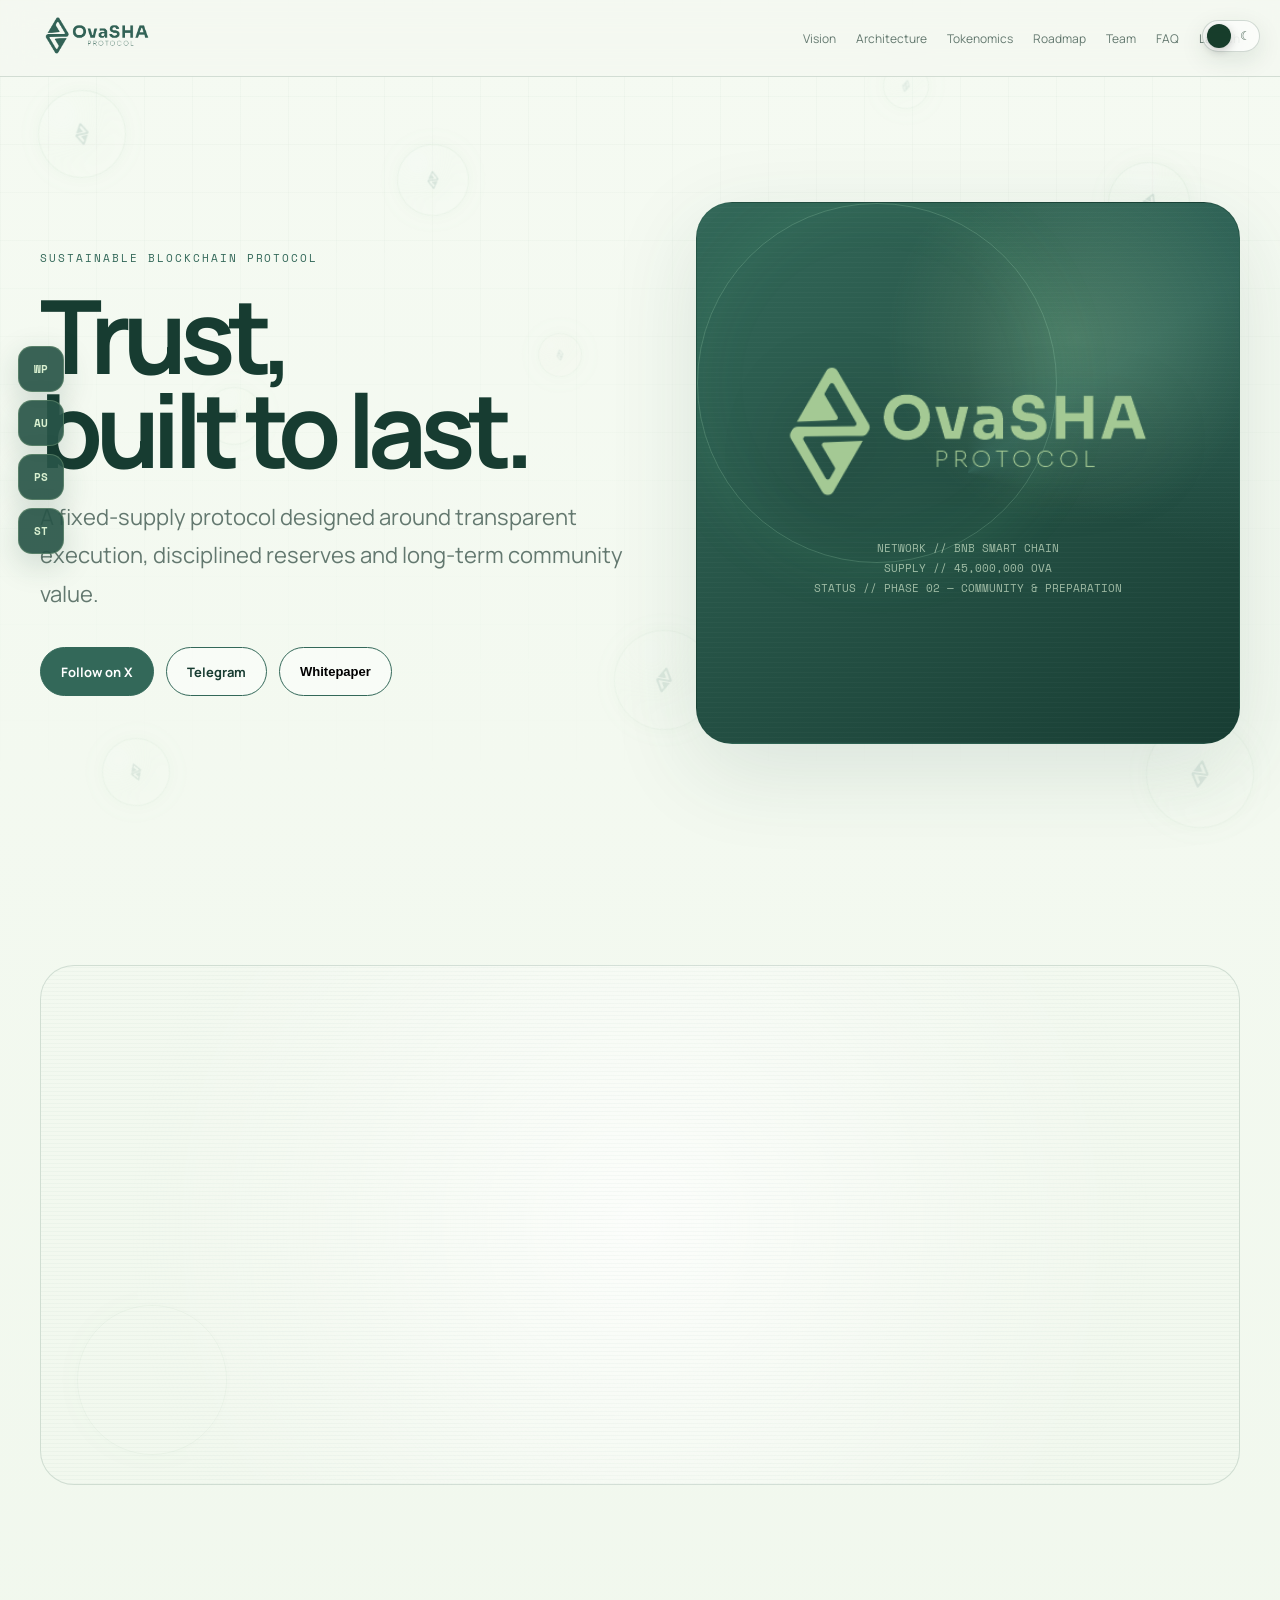
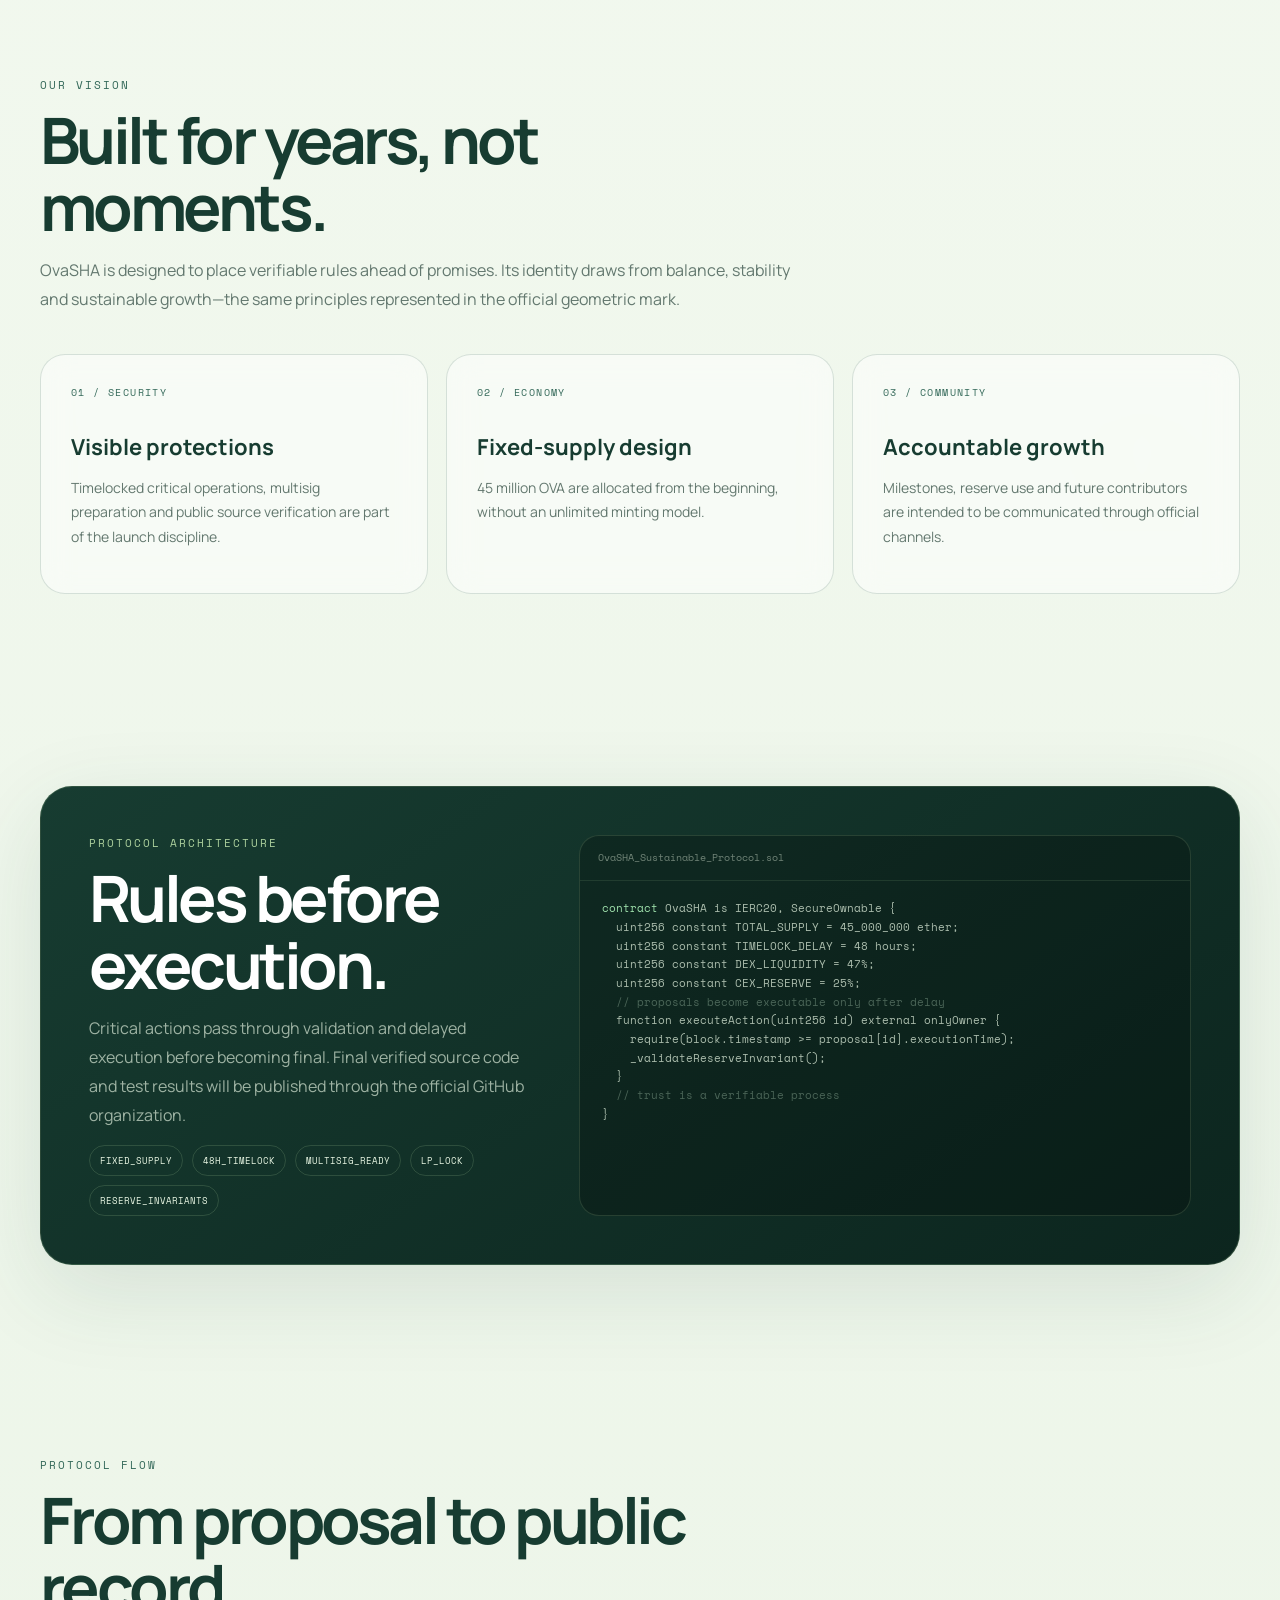
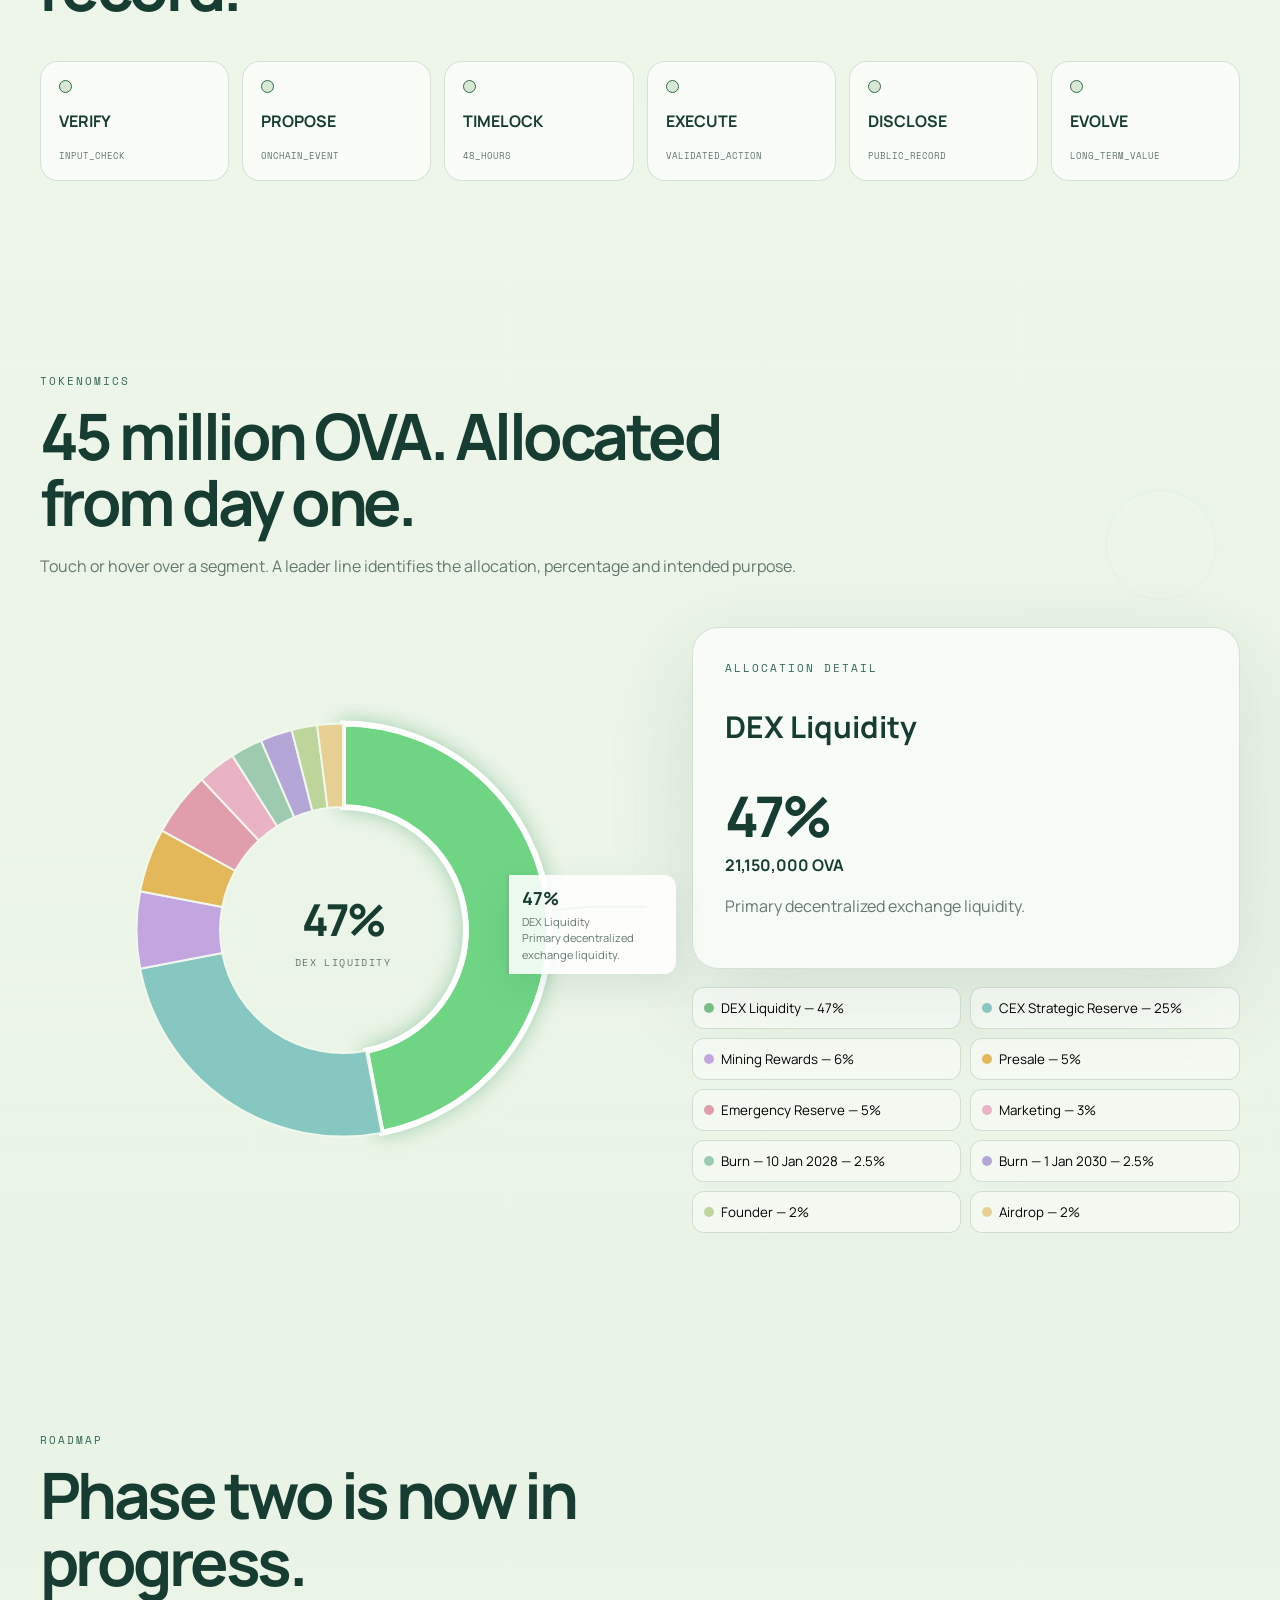
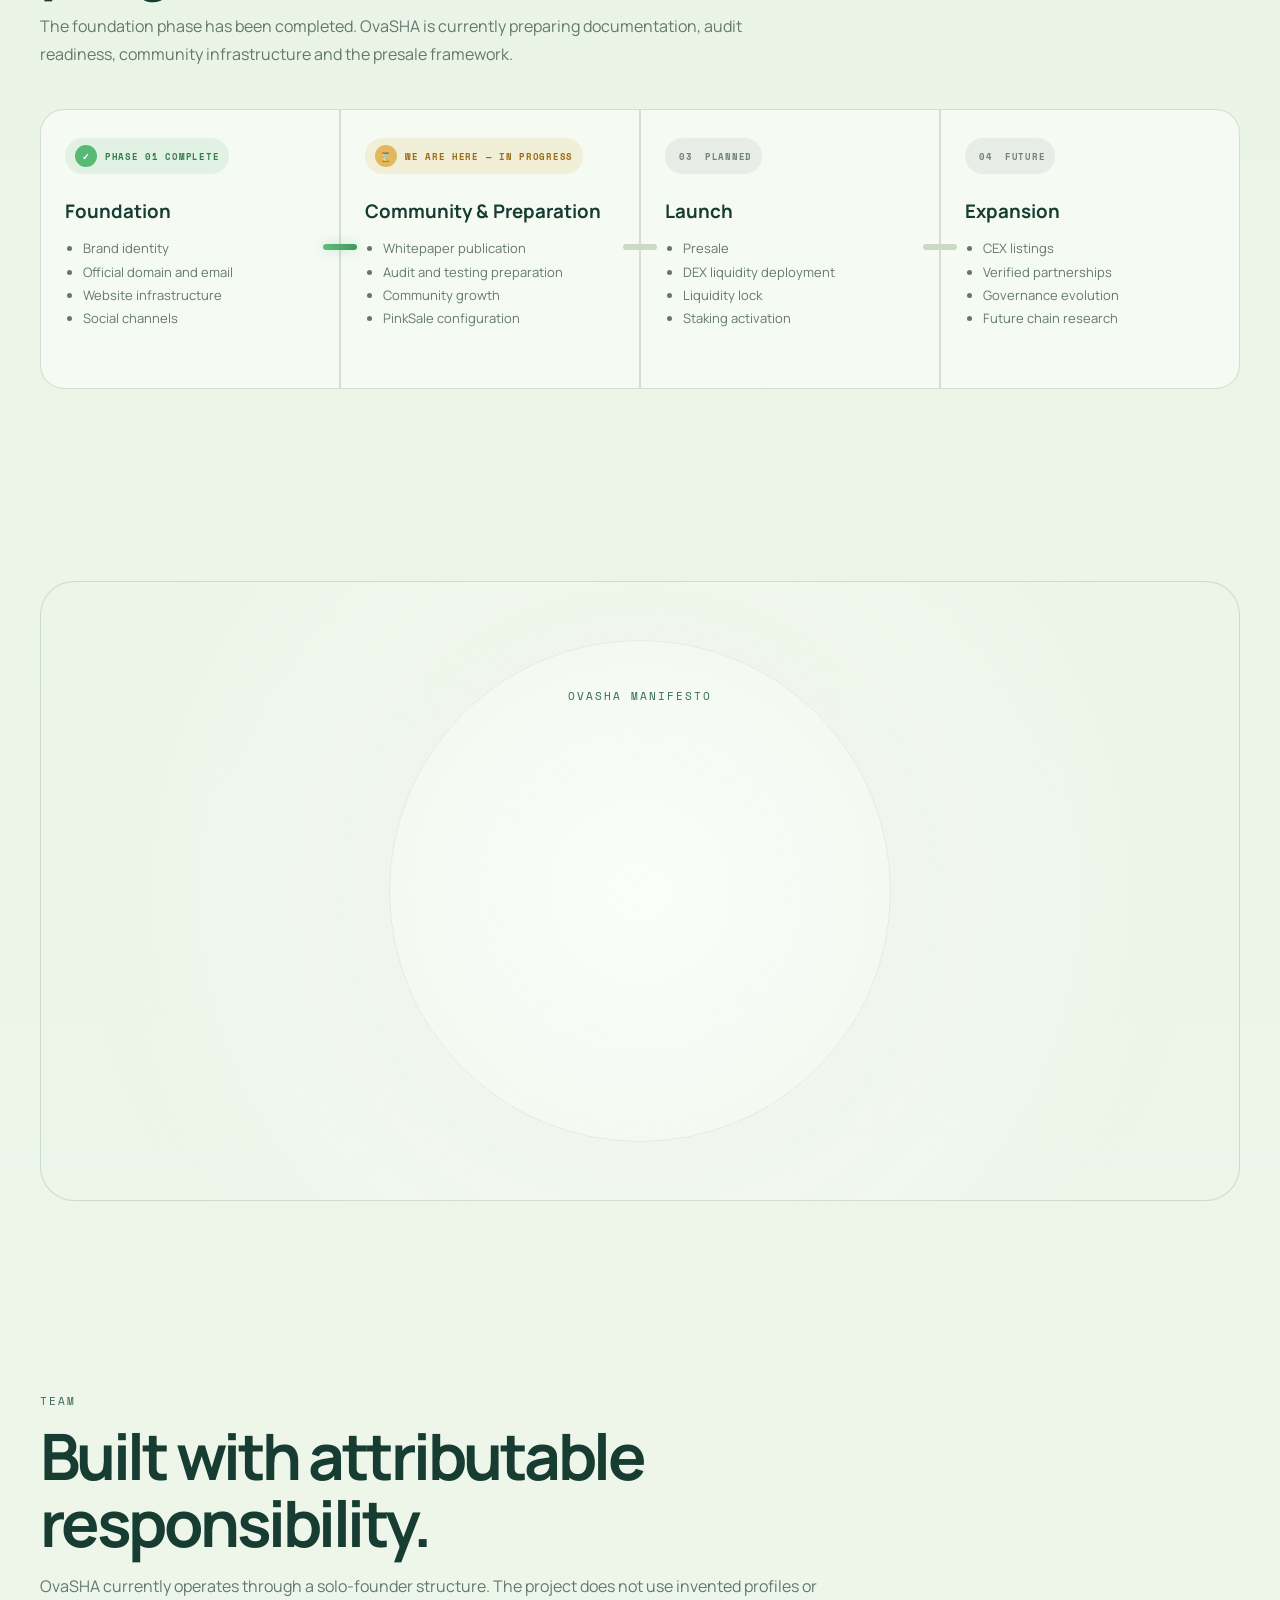
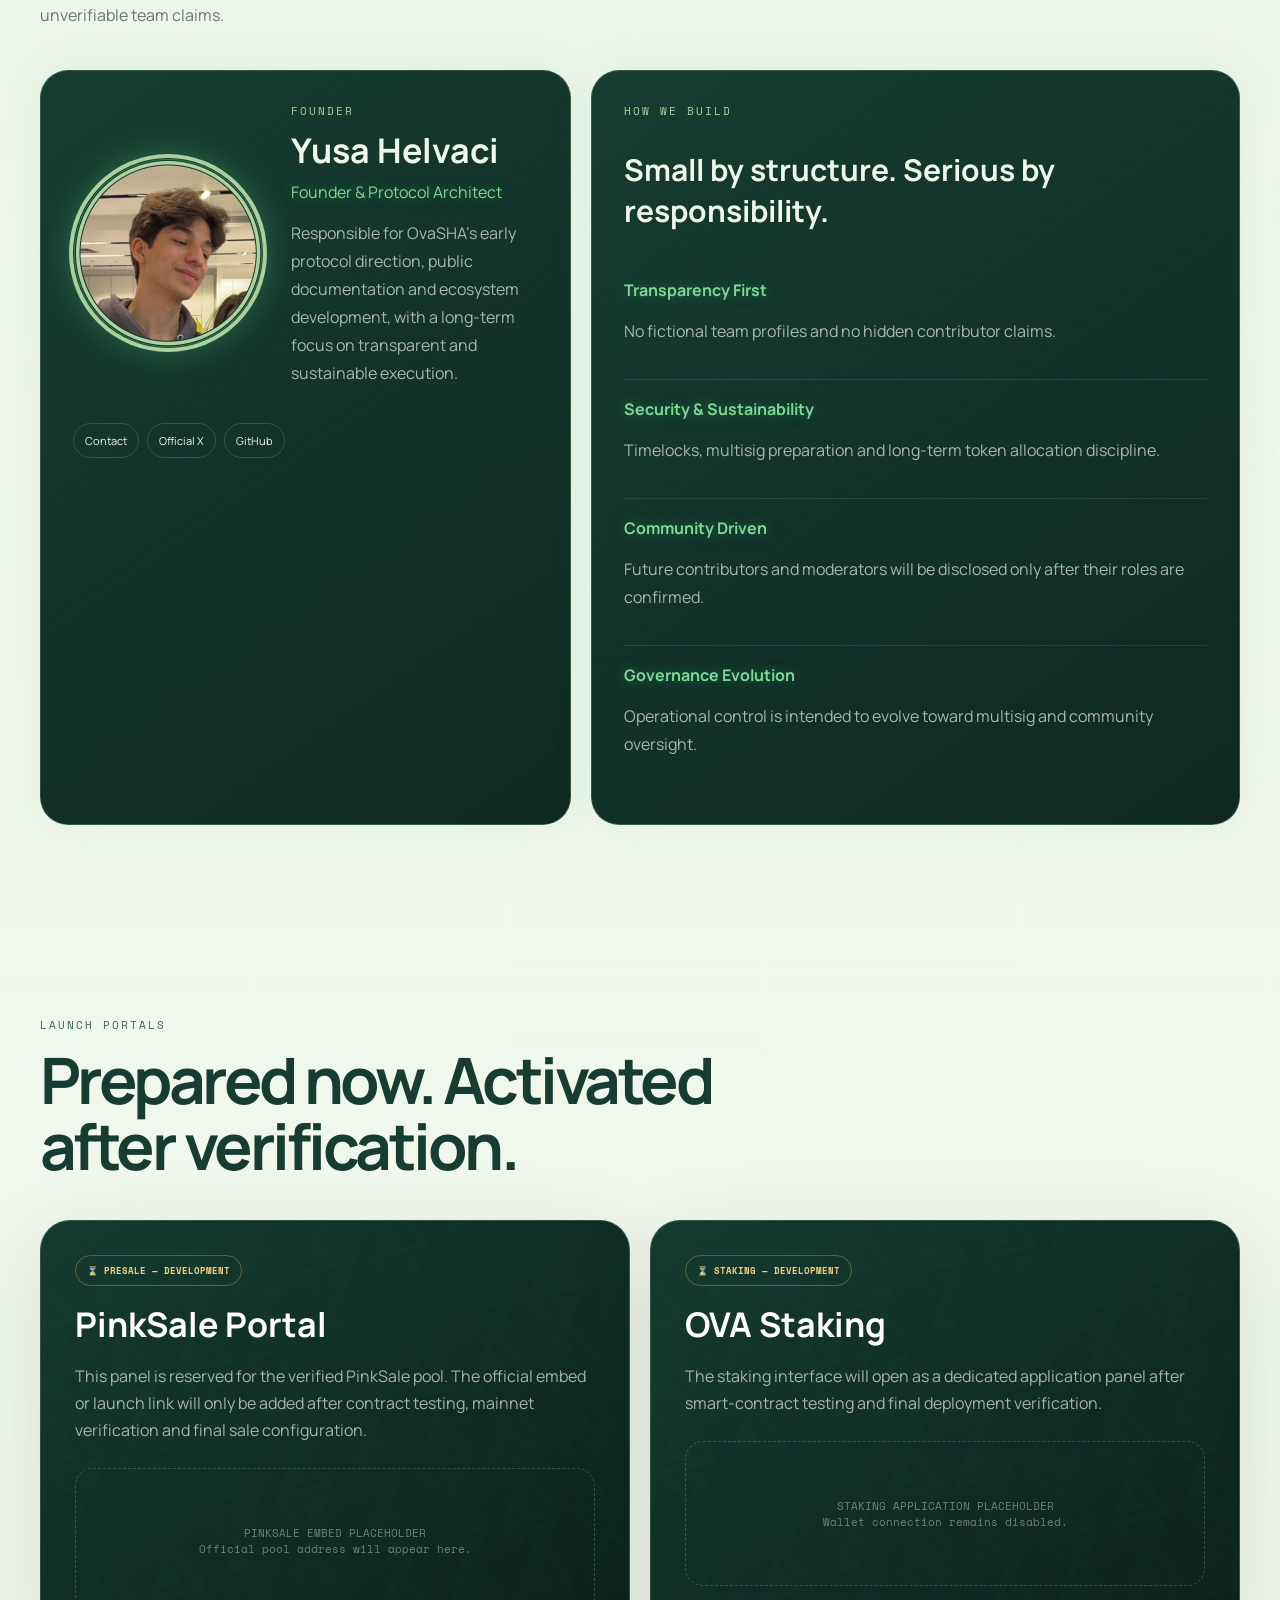
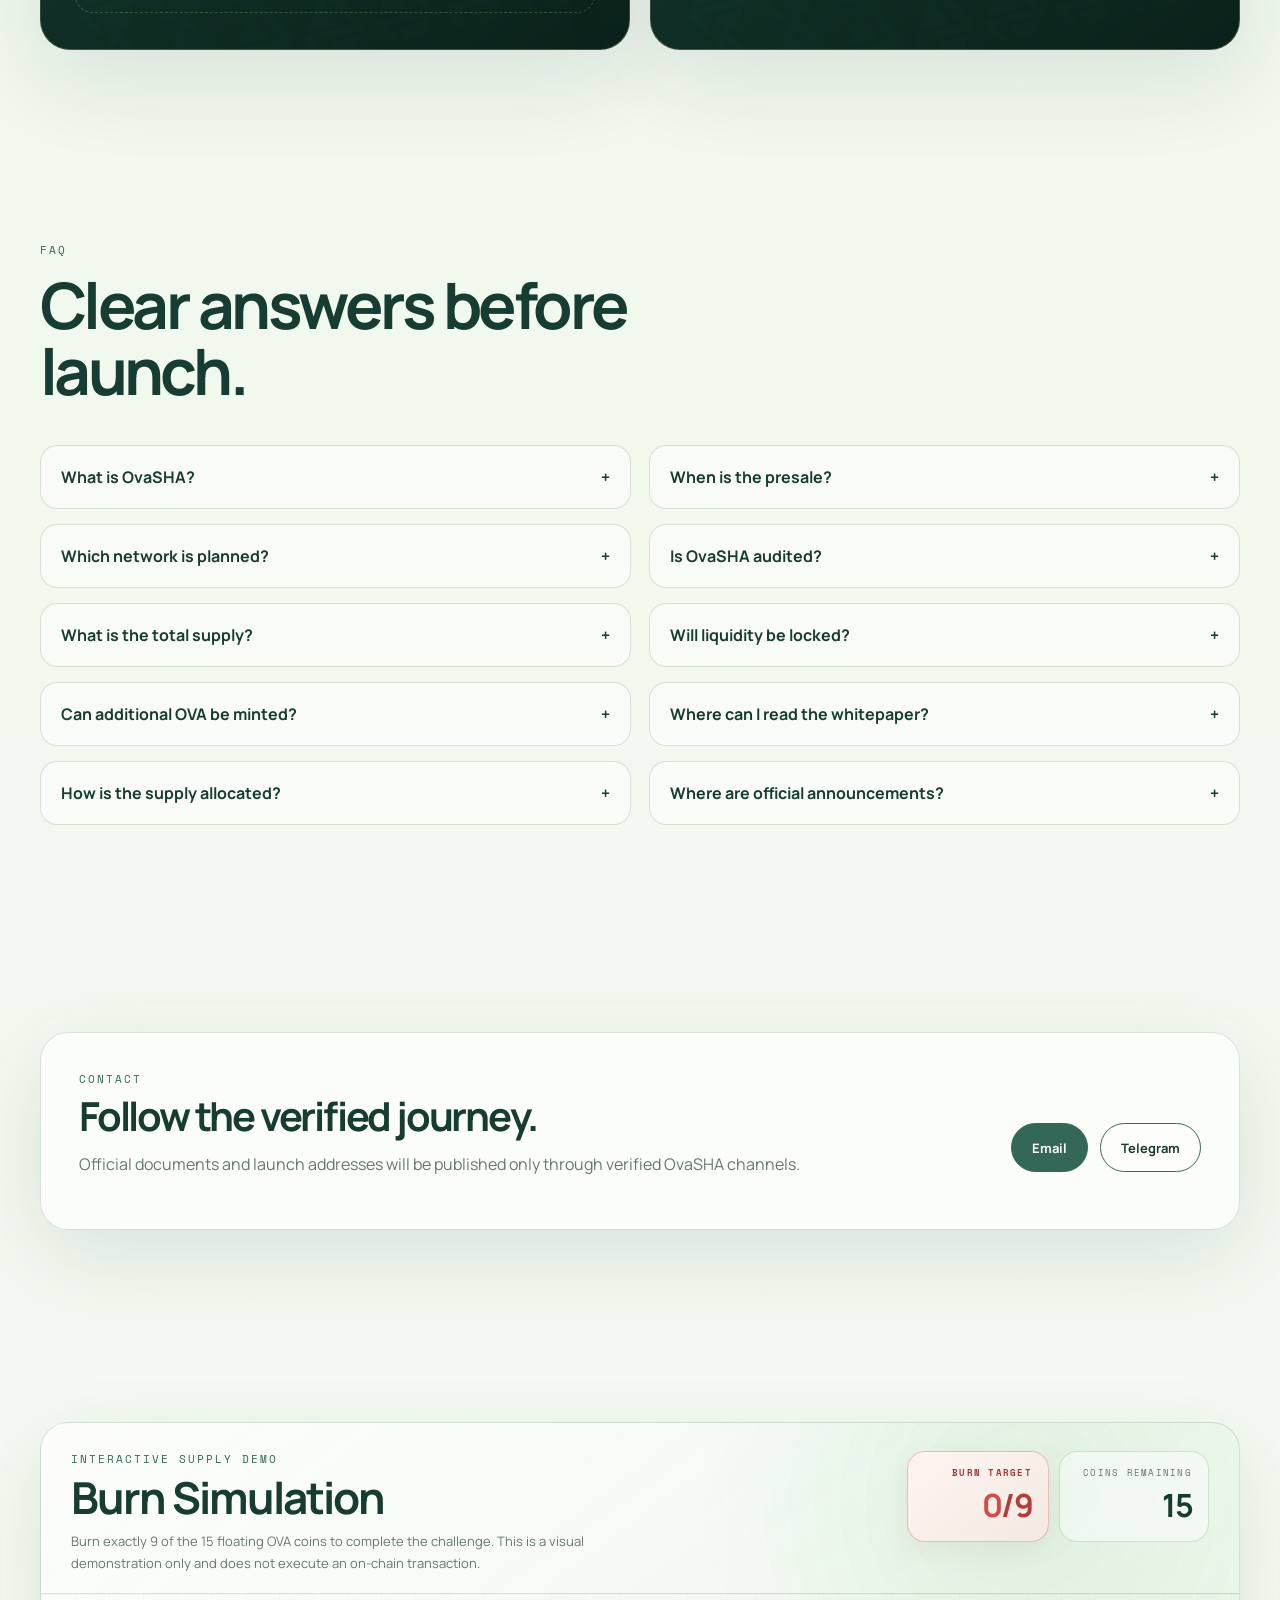
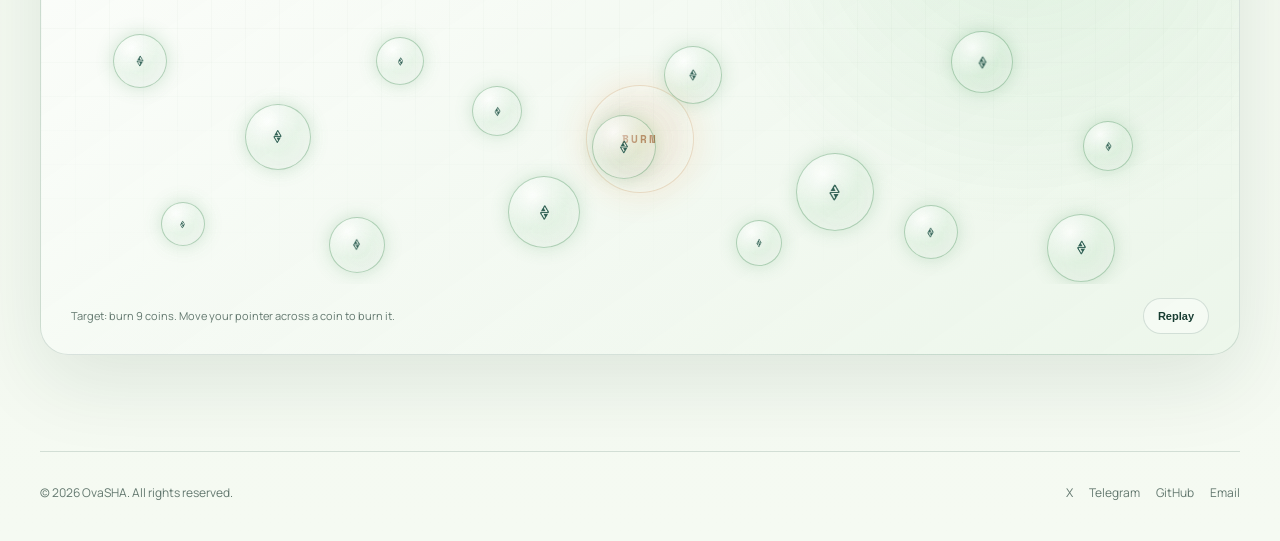
==== commit 64bf45ca: "wp" ====
--- a/ovasha-web-main/index.html
+++ b/ovasha-web-main/index.html
@@ -992,6 +992,27 @@
 color:#f3faf4!important;
 }
 
+
+/* Official Whitepaper drawer */
+.drawer:has(.wp-panel){width:min(430px,calc(100vw - 100px));max-height:92vh;overflow:auto}
+.wp-panel{padding-top:2px}
+.wp-cover-link{position:relative;display:block;margin:16px 0 18px;border-radius:16px;overflow:hidden;border:1px solid rgba(172,208,157,.30);background:#0b2119;box-shadow:0 18px 42px rgba(0,0,0,.28);aspect-ratio:1.414/1}
+.wp-cover{display:block;width:100%;height:100%;object-fit:cover;object-position:top center;transition:transform .35s ease,filter .35s ease}
+.wp-cover-overlay{position:absolute;right:12px;bottom:12px;padding:8px 10px;border-radius:999px;background:rgba(7,26,18,.88);border:1px solid rgba(172,208,157,.32);color:#eff9f1;font:700 9px "Space Mono";letter-spacing:.08em;opacity:0;transform:translateY(5px);transition:.25s}
+.wp-cover-link:hover .wp-cover{transform:scale(1.018);filter:brightness(.82)}
+.wp-cover-link:hover .wp-cover-overlay{opacity:1;transform:none}
+.drawer .wp-panel h3{margin:8px 0 8px}
+.drawer .wp-intro{margin:0 0 14px;color:rgba(255,255,255,.68);font-size:14px;line-height:1.65}
+.wp-meta{display:flex;flex-wrap:wrap;gap:7px;margin:0 0 16px}
+.wp-meta span{border:1px solid rgba(172,208,157,.24);background:rgba(172,208,157,.07);color:#cde7c8;border-radius:999px;padding:7px 9px;font:700 8px "Space Mono";letter-spacing:.06em}
+.wp-open-btn{display:flex;align-items:center;justify-content:space-between;width:100%;padding:13px 15px;border-radius:13px;background:linear-gradient(135deg,#acd09d,#7ebc82);color:#0c281b;text-decoration:none;font:800 10px "Space Mono";letter-spacing:.05em;box-shadow:0 10px 26px rgba(122,188,130,.18);transition:transform .2s ease,filter .2s ease}
+.wp-open-btn:hover{transform:translateY(-2px);filter:brightness(1.05)}
+.wp-open-btn b{font-size:14px}
+@media(max-width:560px){
+  .drawer:has(.wp-panel){left:70px;width:calc(100vw - 84px)}
+  .wp-cover-link{margin-top:14px}
+}
+
 </style>
 </head>
 <body>
@@ -1039,7 +1060,7 @@
 <section class="manifesto shell reveal" id="manifesto"><div class="manifesto-stage" id="mstage"><div><div class="eyebrow">OvaSHA Manifesto</div><p class="manifesto-line" id="mline"></p><div class="msign" id="msign">— OvaSHA Protocol</div></div></div></section>
 <section class="shell reveal" id="team"><div class="section-head"><div class="eyebrow">Team</div><h2>Built with attributable responsibility.</h2><p>OvaSHA currently operates through a solo-founder structure. The project does not use invented profiles or unverifiable team claims.</p></div><div class="team"><article class="founder"><div class="founder-top"><img class="avatar" src="/assets/founder-yusa.png" alt="Yusa Helvaci"><div><div class="eyebrow" style="color:#acd09d">Founder</div><h3>Yusa Helvaci</h3><div class="neon">Founder & Protocol Architect</div><p>Responsible for OvaSHA’s early protocol direction, public documentation and ecosystem development, with a long-term focus on transparent and sustainable execution.</p></div></div><div class="founderlinks"><a href="mailto:contact@ovasha.com">Contact</a><a href="https://x.com/OvaSHA_Protocol" target="_blank">Official X</a><a href="https://github.com/OvaSHAProtocol" target="_blank">GitHub</a></div></article><article class="principles"><div class="eyebrow" style="color:#acd09d">How We Build</div><h3 style="font-size:30px">Small by structure. Serious by responsibility.</h3><div class="principle"><b class="neon">Transparency First</b><p>No fictional team profiles and no hidden contributor claims.</p></div><div class="principle"><b class="neon">Security & Sustainability</b><p>Timelocks, multisig preparation and long-term token allocation discipline.</p></div><div class="principle"><b class="neon">Community Driven</b><p>Future contributors and moderators will be disclosed only after their roles are confirmed.</p></div><div class="principle"><b class="neon">Governance Evolution</b><p>Operational control is intended to evolve toward multisig and community oversight.</p></div></article></div></section>
 <section class="shell reveal" id="portals"><div class="section-head"><div class="eyebrow">Launch Portals</div><h2>Prepared now. Activated after verification.</h2></div><div class="portal-grid"><article class="portal"><div class="devbadge">⌛ PRESALE — DEVELOPMENT</div><h3>PinkSale Portal</h3><p>This panel is reserved for the verified PinkSale pool. The official embed or launch link will only be added after contract testing, mainnet verification and final sale configuration.</p><div class="embedzone">PINKSALE EMBED PLACEHOLDER<br>Official pool address will appear here.</div></article><article class="portal"><div class="devbadge">⌛ STAKING — DEVELOPMENT</div><h3>OVA Staking</h3><p>The staking interface will open as a dedicated application panel after smart-contract testing and final deployment verification.</p><div class="embedzone">STAKING APPLICATION PLACEHOLDER<br>Wallet connection remains disabled.</div></article></div></section>
-<section class="shell reveal" id="faq"><div class="section-head"><div class="eyebrow">FAQ</div><h2>Clear answers before launch.</h2></div><div class="faq"><details><summary>What is OvaSHA?</summary><p>OvaSHA is a fixed-supply blockchain protocol focused on security, transparent execution, community and long-term value.</p></details><details><summary>Which network is planned?</summary><p>The initial deployment is planned for BNB Smart Chain, subject to final testnet validation and mainnet verification.</p></details><details><summary>What is the total supply?</summary><p>45,000,000 OVA.</p></details><details><summary>Can additional OVA be minted?</summary><p>The current protocol design does not include an unlimited minting mechanism.</p></details><details><summary>How is the supply allocated?</summary><ul><li>DEX — 47%</li><li>CEX strategic reserve — 25%</li><li>Mining rewards — 6%</li><li>Presale — 5%</li><li>Emergency reserve — 5%</li><li>Marketing — 3%</li><li>Scheduled burns — 5%</li><li>Founder — 2%</li><li>Airdrop — 2%</li></ul></details><details><summary>When is the presale?</summary><p>No date has been announced. The verified PinkSale pool will appear only through official channels.</p></details><details><summary>Is OvaSHA audited?</summary><p>Audit publication is part of phase two. No completed-audit claim is made until a final report is publicly available.</p></details><details><summary>Will liquidity be locked?</summary><p>The planned architecture includes liquidity locking. Final on-chain proof will be published at launch.</p></details><details><summary>Where will the whitepaper be published?</summary><p>On ovasha.com and the official GitHub organization. The current status is “publishing soon.”</p></details><details><summary>Where are official announcements?</summary><p>ovasha.com, @OvaSHA_Protocol on X and t.me/OvaSHAAnnouncements.</p></details></div></section>
+<section class="shell reveal" id="faq"><div class="section-head"><div class="eyebrow">FAQ</div><h2>Clear answers before launch.</h2></div><div class="faq"><details><summary>What is OvaSHA?</summary><p>OvaSHA is a fixed-supply blockchain protocol focused on security, transparent execution, community and long-term value.</p></details><details><summary>Which network is planned?</summary><p>The initial deployment is planned for BNB Smart Chain, subject to final testnet validation and mainnet verification.</p></details><details><summary>What is the total supply?</summary><p>45,000,000 OVA.</p></details><details><summary>Can additional OVA be minted?</summary><p>The current protocol design does not include an unlimited minting mechanism.</p></details><details><summary>How is the supply allocated?</summary><ul><li>DEX — 47%</li><li>CEX strategic reserve — 25%</li><li>Mining rewards — 6%</li><li>Presale — 5%</li><li>Emergency reserve — 5%</li><li>Marketing — 3%</li><li>Scheduled burns — 5%</li><li>Founder — 2%</li><li>Airdrop — 2%</li></ul></details><details><summary>When is the presale?</summary><p>No date has been announced. The verified PinkSale pool will appear only through official channels.</p></details><details><summary>Is OvaSHA audited?</summary><p>Audit publication is part of phase two. No completed-audit claim is made until a final report is publicly available.</p></details><details><summary>Will liquidity be locked?</summary><p>The planned architecture includes liquidity locking. Final on-chain proof will be published at launch.</p></details><details><summary>Where can I read the whitepaper?</summary><p>The official OvaSHA Whitepaper v1.0 is available directly through the Whitepaper panel on ovasha.com.</p></details><details><summary>Where are official announcements?</summary><p>ovasha.com, @OvaSHA_Protocol on X and t.me/OvaSHAAnnouncements.</p></details></div></section>
 <section class="shell reveal"><div class="contact"><div><div class="eyebrow">Contact</div><h2 style="font-size:40px;margin:8px 0">Follow the verified journey.</h2><p style="color:var(--muted)">Official documents and launch addresses will be published only through verified OvaSHA channels.</p></div><div class="actions"><a class="btn primary" href="mailto:contact@ovasha.com">Email</a><a class="btn secondary" href="https://t.me/OvaSHAAnnouncements" target="_blank">Telegram</a></div></div></section>
 
     <section class="shell reveal burn-sim-section" id="burn-simulation">
@@ -1106,7 +1127,7 @@
 const words=['PROOF OF TRUST','TRANSPARENCY','LONG TERM','SECURITY','COMMUNITY','OVASHA'];let wi=0,timer,visible=false,sw=document.getElementById('signalWord');function typeWord(w){clearTimeout(timer);sw.innerHTML='';let i=0;(function t(){sw.innerHTML=w.slice(0,i++)+'<span class="caret"></span>';if(i<=w.length)timer=setTimeout(t,55);else{sw.classList.add('glitch');setTimeout(()=>sw.classList.remove('glitch'),320);timer=setTimeout(()=>{if(visible){wi=(wi+1)%words.length;typeWord(words[wi])}},1500)}})()}new IntersectionObserver(es=>es.forEach(e=>{visible=e.isIntersecting;if(visible){wi=0;typeWord(words[0])}else{clearTimeout(timer);sw.innerHTML=''}}),{threshold:.45}).observe(sw.parentElement);
 const mmsgs=[['','Trust',' should never depend on promises.'],['It should be ','visible','.'],['','Verifiable','.'],['','Measurable','.'],['','Sustainable','.']],ml=document.getElementById('mline'),ms=document.getElementById('msign'),mst=document.getElementById('mstage');let mr=false,mid=0;const wait=n=>new Promise(r=>setTimeout(r,n));async function runM(){if(mr)return;mr=true;let id=++mid;ms.classList.remove('show');for(let m of mmsgs){let full=m.join(''),ks=m[0].length,ke=ks+m[1].length;for(let i=0;i<=full.length;i++){if(id!==mid)return;let s=full.slice(0,i);ml.innerHTML=`<span>${s.slice(0,Math.min(i,ks))}</span><span class="mkey">${s.slice(ks,Math.min(i,ke))}</span><span>${s.slice(ke)}</span><span class="caret"></span>`;await wait(42)}mst.classList.add('mpulse');await wait(380);mst.classList.remove('mpulse');await wait(1050);for(let i=full.length;i>=0;i--){if(id!==mid)return;let s=full.slice(0,i);ml.innerHTML=s+'<span class="caret"></span>';await wait(15)}}ml.innerHTML='Trust, <span class="mkey">built to last</span>.';ms.classList.add('show');mr=false}new IntersectionObserver(es=>es.forEach(e=>{if(e.isIntersecting)runM();else{mid++;mr=false;ml.innerHTML='';ms.classList.remove('show')}}),{threshold:.48}).observe(document.getElementById('manifesto'));
 const flow=document.getElementById('flow'),nodes=[...flow.children];function update(){let max=document.documentElement.scrollHeight-innerHeight,p=max?scrollY/max:0;document.getElementById('progress').style.width=p*100+'%';let r=flow.getBoundingClientRect(),f=Math.min(1,Math.max(0,(innerHeight*.8-r.top)/(r.height+innerHeight*.4)));flow.style.setProperty('--flow',f);nodes.forEach((n,i)=>n.classList.toggle('active',f>(i+1)/nodes.length-.09))}addEventListener('scroll',update,{passive:true});update();
-const drawers={whitepaper:'<div class="eyebrow" style="color:#acd09d">DOCUMENT</div><h3>Whitepaper</h3><p>The complete OvaSHA whitepaper is being prepared during Phase 02. It will include protocol architecture, tokenomics, governance, security controls and risk disclosures.</p><div class="devbadge">PUBLISHING SOON</div>',audit:'<div class="eyebrow" style="color:#acd09d">SECURITY</div><h3>Audit</h3><p>Independent review and public test documentation are planned before major launch milestones. No completed-audit claim is made at this time.</p><div class="devbadge">AUDIT PREPARATION</div>',presale:'<div class="eyebrow" style="color:#acd09d">LAUNCH</div><h3>Presale</h3><p>The verified PinkSale pool will be embedded only after mainnet deployment, source verification and final configuration.</p><div class="devbadge">DEVELOPMENT</div>',staking:'<div class="eyebrow" style="color:#acd09d">APPLICATION</div><h3>Staking</h3><p>The staking application panel is under development. Wallet connection remains disabled until contract testing and verification are complete.</p><div class="devbadge">DEVELOPMENT</div>'};let drawer=document.getElementById('drawer');document.querySelectorAll('[data-drawer]').forEach(b=>b.onclick=()=>{document.getElementById('drawerContent').innerHTML=drawers[b.dataset.drawer];drawer.classList.add('open')});drawer.querySelector('.close').onclick=()=>drawer.classList.remove('open');
+const drawers={whitepaper:'<div class="wp-panel"><div class="eyebrow" style="color:#acd09d">OFFICIAL DOCUMENT</div><a class="wp-cover-link" href="./OvaSHA_Official_Whitepaper_v1.0.pdf" target="_blank" rel="noopener" aria-label="Open OvaSHA Official Whitepaper"><img class="wp-cover" src="./assets/ovasha-whitepaper-cover.png" alt="OvaSHA Official Whitepaper cover"><span class="wp-cover-overlay">OPEN PDF ↗</span></a><h3>OvaSHA Whitepaper</h3><p class="wp-intro">Explore the protocol architecture, fixed-supply tokenomics, liquidity framework, staking model, security controls, governance boundaries and long-term roadmap of OvaSHA.</p><div class="wp-meta"><span>VERSION 1.0</span><span>25 PAGES</span><span>JULY 2026</span></div><a class="wp-open-btn" href="./OvaSHA_Official_Whitepaper_v1.0.pdf" target="_blank" rel="noopener">Read Official Whitepaper <b>↗</b></a></div>',audit:'<div class="eyebrow" style="color:#acd09d">SECURITY</div><h3>Audit</h3><p>Independent review and public test documentation are planned before major launch milestones. No completed-audit claim is made at this time.</p><div class="devbadge">AUDIT PREPARATION</div>',presale:'<div class="eyebrow" style="color:#acd09d">LAUNCH</div><h3>Presale</h3><p>The verified PinkSale pool will be embedded only after mainnet deployment, source verification and final configuration.</p><div class="devbadge">DEVELOPMENT</div>',staking:'<div class="eyebrow" style="color:#acd09d">APPLICATION</div><h3>Staking</h3><p>The staking application panel is under development. Wallet connection remains disabled until contract testing and verification are complete.</p><div class="devbadge">DEVELOPMENT</div>'};let drawer=document.getElementById('drawer');document.querySelectorAll('[data-drawer]').forEach(b=>b.onclick=()=>{document.getElementById('drawerContent').innerHTML=drawers[b.dataset.drawer];drawer.classList.add('open')});drawer.querySelector('.close').onclick=()=>drawer.classList.remove('open');
 document.querySelectorAll('.faq details').forEach(d=>d.ontoggle=()=>{if(d.open)document.querySelectorAll('.faq details').forEach(o=>o!==d&&o.removeAttribute('open'))});
 </script>
 <script>
